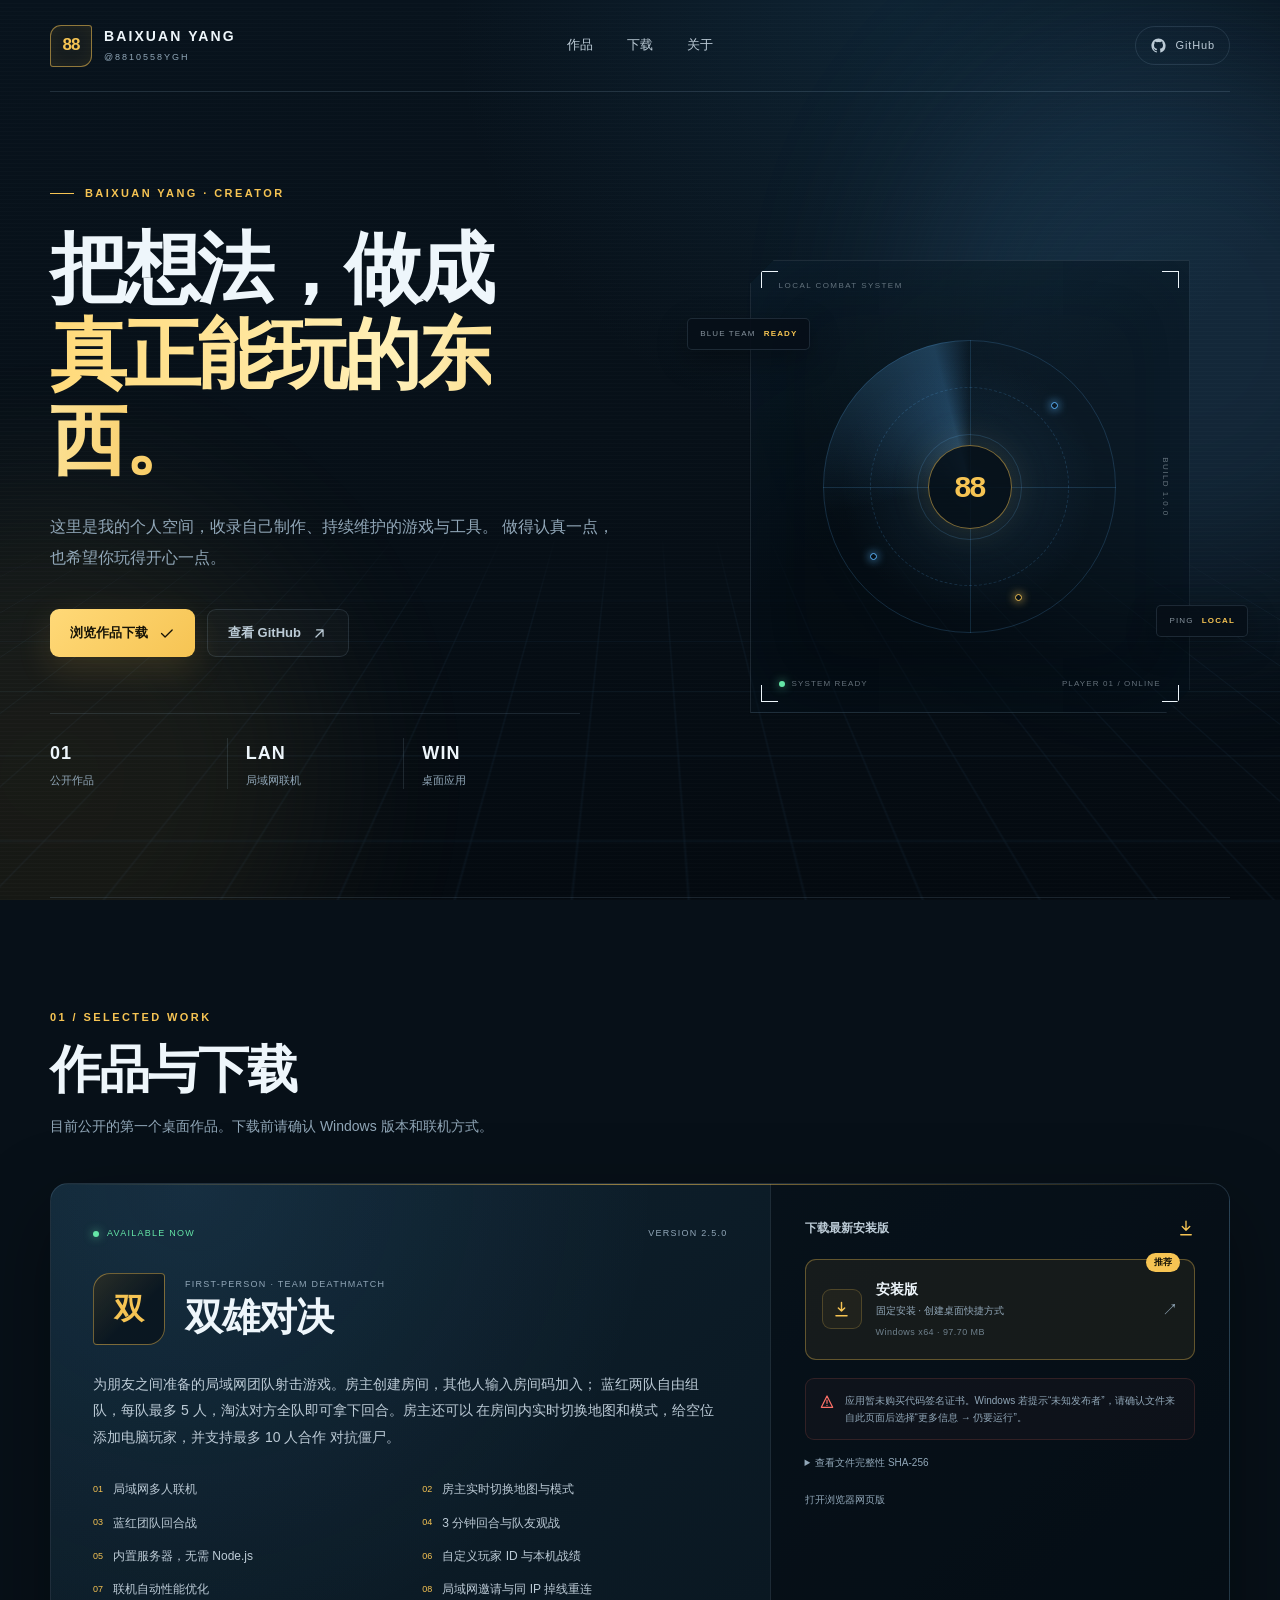
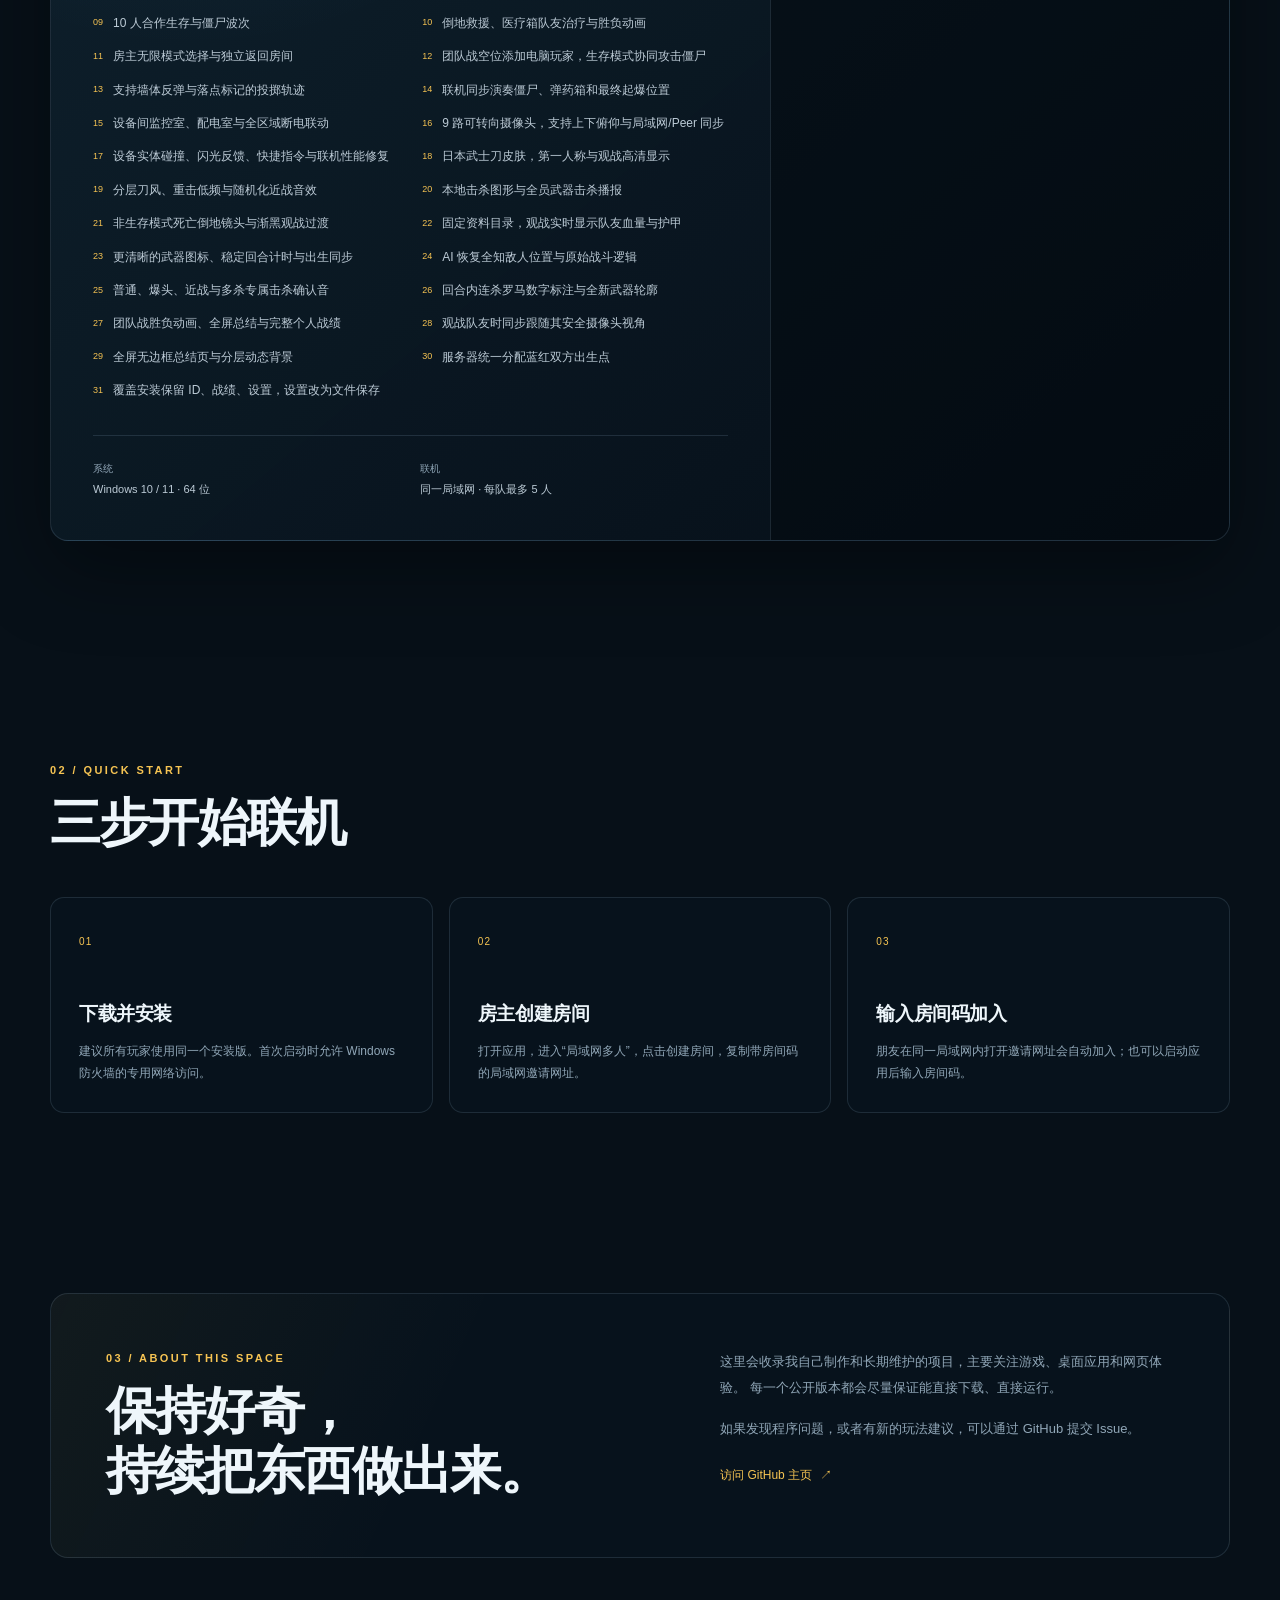
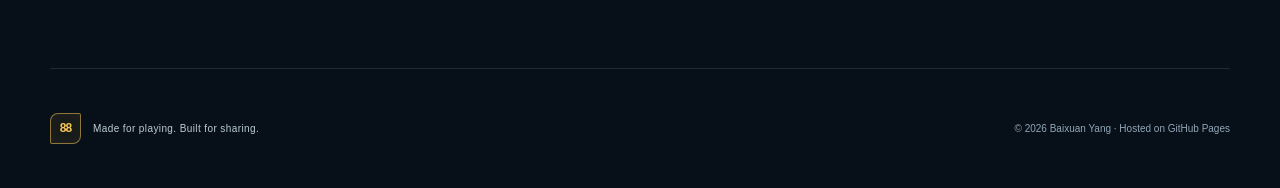
==== index.html @ 87ceb014 "Publish Heroes Duel 2.5.0 installer" ====
<!doctype html>
<html lang="zh-CN">
<head>
  <meta charset="utf-8">
  <meta name="viewport" content="width=device-width, initial-scale=1">
  <meta name="theme-color" content="#071018">
  <meta name="color-scheme" content="dark">
  <meta name="description" content="Baixuan Yang（8810558ygh）的个人主页，收录游戏作品与实用工具，并提供 Windows 桌面版下载。">
  <meta property="og:title" content="Baixuan Yang · 个人空间">
  <meta property="og:description" content="游戏作品与实用工具下载。">
  <meta property="og:type" content="website">
  <meta property="og:url" content="https://8810558ygh.github.io/">
  <title>Baixuan Yang · 个人空间</title>
  <link rel="icon" href="favicon.svg" type="image/svg+xml">
  <link rel="stylesheet" href="style.css">
</head>
<body>
  <a class="skip-link" href="#main">跳到主要内容</a>

  <div class="page-atmosphere" aria-hidden="true">
    <div class="grid-plane"></div>
    <div class="glow glow-a"></div>
    <div class="glow glow-b"></div>
    <div class="scan-line"></div>
  </div>

  <header class="site-header">
    <a class="brand" href="#top" aria-label="Baixuan Yang 个人空间首页">
      <span class="brand-mark">88</span>
      <span class="brand-copy">
        <strong>BAIXUAN YANG</strong>
        <small>@8810558YGH</small>
      </span>
    </a>

    <nav class="site-nav" aria-label="主导航">
      <a href="#projects">作品</a>
      <a href="#downloads">下载</a>
      <a href="#about">关于</a>
    </nav>

    <a class="github-link" href="https://github.com/8810558ygh" target="_blank" rel="noreferrer">
      <svg viewBox="0 0 24 24" aria-hidden="true">
        <path d="M12 2C6.48 2 2 6.58 2 12.23c0 4.52 2.87 8.35 6.84 9.71.5.1.68-.22.68-.49 0-.24-.01-1.04-.01-1.88-2.78.62-3.37-1.21-3.37-1.21-.45-1.18-1.11-1.49-1.11-1.49-.91-.63.07-.62.07-.62 1 .07 1.53 1.05 1.53 1.05.9 1.57 2.35 1.12 2.92.85.09-.66.35-1.12.64-1.38-2.22-.26-4.56-1.14-4.56-5.06 0-1.12.39-2.03 1.03-2.75-.1-.26-.45-1.3.1-2.71 0 0 .84-.27 2.75 1.05A9.3 9.3 0 0 1 12 6.94a9.3 9.3 0 0 1 2.5.35c1.91-1.32 2.75-1.05 2.75-1.05.55 1.41.2 2.45.1 2.71.64.72 1.03 1.63 1.03 2.75 0 3.93-2.34 4.8-4.57 5.05.36.32.68.94.68 1.9 0 1.38-.01 2.49-.01 2.83 0 .27.18.59.69.49A10.25 10.25 0 0 0 22 12.23C22 6.58 17.52 2 12 2Z"/>
      </svg>
      <span>GitHub</span>
    </a>
  </header>

  <main id="main">
    <section class="hero" id="top">
      <div class="hero-copy reveal">
        <p class="eyebrow"><span></span> BAIXUAN YANG · CREATOR</p>
        <h1>把想法，做成<br><em>真正能玩的东西。</em></h1>
        <p class="hero-lead">
          这里是我的个人空间，收录自己制作、持续维护的游戏与工具。
          做得认真一点，也希望你玩得开心一点。
        </p>
        <div class="hero-actions">
          <a class="button button-primary" href="#downloads">
            浏览作品下载
            <svg viewBox="0 0 24 24" aria-hidden="true"><path d="m5 12 5 5L20 7"/></svg>
          </a>
          <a class="button button-quiet" href="https://github.com/8810558ygh" target="_blank" rel="noreferrer">
            查看 GitHub
            <svg viewBox="0 0 24 24" aria-hidden="true"><path d="M7 17 17 7M8 7h9v9"/></svg>
          </a>
        </div>
        <div class="hero-meta" aria-label="个人空间概览">
          <div><strong>01</strong><span>公开作品</span></div>
          <div><strong>LAN</strong><span>局域网联机</span></div>
          <div><strong>WIN</strong><span>桌面应用</span></div>
        </div>
      </div>

      <div class="hero-visual reveal" aria-hidden="true">
        <div class="hud-frame">
          <span class="corner corner-tl"></span>
          <span class="corner corner-tr"></span>
          <span class="corner corner-bl"></span>
          <span class="corner corner-br"></span>
          <div class="hud-label hud-label-top">LOCAL COMBAT SYSTEM</div>
          <div class="hud-label hud-label-side">BUILD 1.0.0</div>
          <div class="radar">
            <div class="radar-ring ring-outer"></div>
            <div class="radar-ring ring-mid"></div>
            <div class="radar-ring ring-inner"></div>
            <div class="radar-sweep"></div>
            <div class="radar-axis axis-x"></div>
            <div class="radar-axis axis-y"></div>
            <div class="radar-core">88</div>
            <span class="target-dot dot-a"></span>
            <span class="target-dot dot-b"></span>
            <span class="target-dot dot-c"></span>
          </div>
          <div class="hud-status">
            <span><i></i> SYSTEM READY</span>
            <span>PLAYER 01 / ONLINE</span>
          </div>
        </div>
        <div class="floating-tag tag-one">BLUE TEAM <b>READY</b></div>
        <div class="floating-tag tag-two">PING <b>LOCAL</b></div>
      </div>
    </section>

    <section class="section projects" id="projects">
      <div class="section-heading reveal">
        <p class="section-index">01 / SELECTED WORK</p>
        <h2>作品与下载</h2>
        <p>目前公开的第一个桌面作品。下载前请确认 Windows 版本和联机方式。</p>
      </div>

      <article class="project-card reveal" id="downloads">
        <div class="project-main">
          <div class="project-topline">
            <span class="live-label"><i></i> AVAILABLE NOW</span>
            <span class="version">VERSION 2.5.0</span>
          </div>

          <div class="project-title-row">
            <div class="game-emblem" aria-hidden="true">
              <span>双</span>
            </div>
            <div>
              <p class="project-kicker">FIRST-PERSON · TEAM DEATHMATCH</p>
              <h3>双雄对决</h3>
            </div>
          </div>

          <p class="project-description">
            为朋友之间准备的局域网团队射击游戏。房主创建房间，其他人输入房间码加入；
            蓝红两队自由组队，每队最多 5 人，淘汰对方全队即可拿下回合。房主还可以
            在房间内实时切换地图和模式，给空位添加电脑玩家，并支持最多 10 人合作
            对抗僵尸。
          </p>

          <ul class="feature-list" aria-label="游戏特点">
            <li><span>01</span> 局域网多人联机</li>
            <li><span>02</span> 房主实时切换地图与模式</li>
            <li><span>03</span> 蓝红团队回合战</li>
            <li><span>04</span> 3 分钟回合与队友观战</li>
            <li><span>05</span> 内置服务器，无需 Node.js</li>
            <li><span>06</span> 自定义玩家 ID 与本机战绩</li>
            <li><span>07</span> 联机自动性能优化</li>
            <li><span>08</span> 局域网邀请与同 IP 掉线重连</li>
            <li><span>09</span> 10 人合作生存与僵尸波次</li>
            <li><span>10</span> 倒地救援、医疗箱队友治疗与胜负动画</li>
            <li><span>11</span> 房主无限模式选择与独立返回房间</li>
            <li><span>12</span> 团队战空位添加电脑玩家，生存模式协同攻击僵尸</li>
            <li><span>13</span> 支持墙体反弹与落点标记的投掷轨迹</li>
            <li><span>14</span> 联机同步演奏僵尸、弹药箱和最终起爆位置</li>
            <li><span>15</span> 设备间监控室、配电室与全区域断电联动</li>
            <li><span>16</span> 9 路可转向摄像头，支持上下俯仰与局域网/Peer 同步</li>
            <li><span>17</span> 设备实体碰撞、闪光反馈、快捷指令与联机性能修复</li>
            <li><span>18</span> 日本武士刀皮肤，第一人称与观战高清显示</li>
            <li><span>19</span> 分层刀风、重击低频与随机化近战音效</li>
            <li><span>20</span> 本地击杀图形与全员武器击杀播报</li>
            <li><span>21</span> 非生存模式死亡倒地镜头与渐黑观战过渡</li>
            <li><span>22</span> 固定资料目录，观战实时显示队友血量与护甲</li>
            <li><span>23</span> 更清晰的武器图标、稳定回合计时与出生同步</li>
            <li><span>24</span> AI 恢复全知敌人位置与原始战斗逻辑</li>
            <li><span>25</span> 普通、爆头、近战与多杀专属击杀确认音</li>
            <li><span>26</span> 回合内连杀罗马数字标注与全新武器轮廓</li>
            <li><span>27</span> 团队战胜负动画、全屏总结与完整个人战绩</li>
            <li><span>28</span> 观战队友时同步跟随其安全摄像头视角</li>
            <li><span>29</span> 全屏无边框总结页与分层动态背景</li>
            <li><span>30</span> 服务器统一分配蓝红双方出生点</li>
            <li><span>31</span> 覆盖安装保留 ID、战绩、设置，设置改为文件保存</li>
          </ul>

          <div class="requirements">
            <div>
              <small>系统</small>
              <strong>Windows 10 / 11 · 64 位</strong>
            </div>
            <div>
              <small>联机</small>
              <strong>同一局域网 · 每队最多 5 人</strong>
            </div>
          </div>
        </div>

        <div class="download-panel">
          <div class="download-panel-head">
            <span>下载最新安装版</span>
            <svg viewBox="0 0 24 24" aria-hidden="true"><path d="M12 3v12m0 0 5-5m-5 5-5-5M5 21h14"/></svg>
          </div>

          <a class="download-option download-option-primary download-link"
             href="downloads/heroes-duel-2.5.0-setup.exe"
             download
             data-download="安装版">
            <span class="download-badge">推荐</span>
            <span class="download-icon">
              <svg viewBox="0 0 24 24" aria-hidden="true"><path d="M12 3v11m0 0 4-4m-4 4-4-4M5 20h14"/></svg>
            </span>
            <span class="download-copy">
              <strong>安装版</strong>
              <small>固定安装 · 创建桌面快捷方式</small>
              <em>Windows x64 · 97.70 MB</em>
            </span>
            <span class="download-arrow">↗</span>
          </a>

          <div class="download-note">
            <svg viewBox="0 0 24 24" aria-hidden="true"><path d="M12 3 3.5 20h17L12 3Zm0 6v5m0 3v.1"/></svg>
            <p>应用暂未购买代码签名证书。Windows 若提示“未知发布者”，请确认文件来自此页面后选择“更多信息 → 仍要运行”。</p>
          </div>

          <details class="checksum-box">
            <summary>查看文件完整性 SHA-256</summary>
            <div>
              <span>安装版</span>
              <code>2AE1B9DC1C5E196BFE8DB9E2D6A9170347CCF43CACDC4B36ECE2C8CDE27C8A7B</code>
            </div>
          </details>

          <a class="release-link" href="https://8810558ygh.github.io/fps/">
            打开浏览器网页版
          </a>
        </div>
      </article>
    </section>

    <section class="section start-guide">
      <div class="section-heading reveal">
        <p class="section-index">02 / QUICK START</p>
        <h2>三步开始联机</h2>
      </div>
      <div class="steps">
        <article class="step-card reveal">
          <span>01</span>
          <h3>下载并安装</h3>
          <p>建议所有玩家使用同一个安装版。首次启动时允许 Windows 防火墙的专用网络访问。</p>
        </article>
        <article class="step-card reveal">
          <span>02</span>
          <h3>房主创建房间</h3>
          <p>打开应用，进入“局域网多人”，点击创建房间，复制带房间码的局域网邀请网址。</p>
        </article>
        <article class="step-card reveal">
          <span>03</span>
          <h3>输入房间码加入</h3>
          <p>朋友在同一局域网内打开邀请网址会自动加入；也可以启动应用后输入房间码。</p>
        </article>
      </div>
    </section>

    <section class="section about" id="about">
      <div class="about-panel reveal">
        <div>
          <p class="section-index">03 / ABOUT THIS SPACE</p>
          <h2>保持好奇，<br>持续把东西做出来。</h2>
        </div>
        <div class="about-copy">
          <p>
            这里会收录我自己制作和长期维护的项目，主要关注游戏、桌面应用和网页体验。
            每一个公开版本都会尽量保证能直接下载、直接运行。
          </p>
          <p>
            如果发现程序问题，或者有新的玩法建议，可以通过 GitHub 提交 Issue。
          </p>
          <a class="text-link" href="https://github.com/8810558ygh" target="_blank" rel="noreferrer">
            访问 GitHub 主页 <span>↗</span>
          </a>
        </div>
      </div>
    </section>
  </main>

  <footer class="site-footer">
    <div>
      <span class="brand-mark brand-mark-small">88</span>
      <p>Made for playing. Built for sharing.</p>
    </div>
    <p>© <span id="currentYear">2026</span> Baixuan Yang · Hosted on GitHub Pages</p>
  </footer>

  <div class="download-toast" id="downloadToast" role="status" aria-live="polite">
    正在打开下载…
  </div>

  <script src="script.js"></script>
</body>
</html>
---- style.css ----
:root {
  --bg: #071018;
  --bg-deep: #040a10;
  --panel: rgba(11, 24, 35, 0.82);
  --line: rgba(170, 205, 229, 0.14);
  --line-bright: rgba(170, 205, 229, 0.3);
  --text: #eef6fb;
  --muted: #91a7b8;
  --muted-bright: #bccbd6;
  --accent: #f6c453;
  --accent-strong: #ffd978;
  --accent-dark: #171407;
  --blue: #5eb7ff;
  --red: #ff7168;
  --green: #65e6a7;
  --font-display: "Bahnschrift", "DIN Alternate", "Microsoft YaHei", sans-serif;
  --font-body: "Microsoft YaHei", "PingFang SC", "Noto Sans SC", sans-serif;
  --radius: 18px;
  --shadow: 0 28px 80px rgba(0, 0, 0, 0.38);
}

* {
  box-sizing: border-box;
}

html {
  scroll-behavior: smooth;
}

body {
  margin: 0;
  min-width: 320px;
  color: var(--text);
  background: var(--bg);
  font-family: var(--font-body);
  font-size: 16px;
  line-height: 1.7;
  overflow-x: hidden;
}

a {
  color: inherit;
  text-decoration: none;
}

button,
a {
  -webkit-tap-highlight-color: transparent;
}

svg {
  display: block;
  fill: none;
  stroke: currentColor;
  stroke-width: 1.8;
  stroke-linecap: round;
  stroke-linejoin: round;
}

.skip-link {
  position: fixed;
  top: 12px;
  left: 12px;
  z-index: 100;
  padding: 10px 16px;
  color: var(--bg);
  background: var(--accent);
  border-radius: 8px;
  transform: translateY(-160%);
  transition: transform 180ms ease;
}

.skip-link:focus {
  transform: translateY(0);
}

.page-atmosphere {
  position: fixed;
  inset: 0;
  z-index: -1;
  overflow: hidden;
  pointer-events: none;
  background:
    radial-gradient(circle at 70% 0%, rgba(38, 94, 129, 0.22), transparent 35%),
    linear-gradient(180deg, #08131d 0%, var(--bg) 48%, var(--bg-deep) 100%);
}

.grid-plane {
  position: absolute;
  left: -20%;
  right: -20%;
  bottom: -28%;
  height: 68%;
  opacity: 0.27;
  transform: perspective(580px) rotateX(62deg);
  transform-origin: center top;
  background-image:
    linear-gradient(rgba(94, 183, 255, 0.16) 1px, transparent 1px),
    linear-gradient(90deg, rgba(94, 183, 255, 0.16) 1px, transparent 1px);
  background-size: 54px 54px;
  mask-image: linear-gradient(to bottom, transparent, #000 22%, #000 70%, transparent);
}

.glow {
  position: absolute;
  width: 35rem;
  aspect-ratio: 1;
  border-radius: 50%;
  filter: blur(90px);
  opacity: 0.14;
}

.glow-a {
  top: 5%;
  right: -14%;
  background: var(--blue);
}

.glow-b {
  top: 55%;
  left: -18%;
  background: var(--accent);
  opacity: 0.08;
}

.scan-line {
  position: absolute;
  inset: 0;
  opacity: 0.035;
  background: repeating-linear-gradient(
    to bottom,
    transparent 0,
    transparent 3px,
    #ffffff 4px
  );
}

.site-header {
  width: min(1180px, calc(100% - 48px));
  height: 92px;
  margin: 0 auto;
  display: grid;
  grid-template-columns: 1fr auto 1fr;
  align-items: center;
  gap: 24px;
  border-bottom: 1px solid var(--line);
}

.brand {
  justify-self: start;
  display: inline-flex;
  align-items: center;
  gap: 12px;
}

.brand-mark {
  width: 42px;
  height: 42px;
  display: grid;
  place-items: center;
  color: var(--accent);
  border: 1px solid rgba(246, 196, 83, 0.55);
  border-radius: 11px 3px 11px 3px;
  font-family: var(--font-display);
  font-size: 17px;
  font-weight: 800;
  letter-spacing: -1px;
  background: rgba(246, 196, 83, 0.055);
  box-shadow: inset 0 0 18px rgba(246, 196, 83, 0.05);
}

.brand-copy {
  display: flex;
  flex-direction: column;
}

.brand-copy strong {
  font-family: var(--font-display);
  font-size: 14px;
  letter-spacing: 0.15em;
}

.brand-copy small {
  margin-top: 1px;
  color: var(--muted);
  font-family: var(--font-display);
  font-size: 9px;
  letter-spacing: 0.22em;
}

.site-nav {
  display: flex;
  align-items: center;
  gap: 34px;
}

.site-nav a {
  position: relative;
  color: var(--muted-bright);
  font-size: 13px;
  transition: color 180ms ease;
}

.site-nav a::after {
  content: "";
  position: absolute;
  left: 0;
  right: 100%;
  bottom: -7px;
  height: 1px;
  background: var(--accent);
  transition: right 180ms ease;
}

.site-nav a:hover,
.site-nav a:focus-visible {
  color: var(--text);
}

.site-nav a:hover::after,
.site-nav a:focus-visible::after {
  right: 0;
}

.github-link {
  justify-self: end;
  display: inline-flex;
  align-items: center;
  gap: 8px;
  padding: 9px 14px;
  color: var(--muted-bright);
  border: 1px solid var(--line);
  border-radius: 999px;
  font-family: var(--font-display);
  font-size: 11px;
  letter-spacing: 0.08em;
  transition: color 180ms ease, border-color 180ms ease, background 180ms ease;
}

.github-link svg {
  width: 17px;
  height: 17px;
  fill: currentColor;
  stroke: none;
}

.github-link:hover,
.github-link:focus-visible {
  color: var(--text);
  border-color: var(--line-bright);
  background: rgba(255, 255, 255, 0.035);
}

main {
  width: min(1180px, calc(100% - 48px));
  margin: 0 auto;
}

.hero {
  min-height: 650px;
  padding: 92px 0 108px;
  display: grid;
  grid-template-columns: minmax(0, 1.06fr) minmax(410px, 0.94fr);
  align-items: center;
  gap: 72px;
}

.eyebrow,
.section-index {
  margin: 0 0 22px;
  color: var(--accent);
  font-family: var(--font-display);
  font-size: 11px;
  font-weight: 600;
  letter-spacing: 0.22em;
}

.eyebrow {
  display: flex;
  align-items: center;
  gap: 11px;
}

.eyebrow span {
  width: 24px;
  height: 1px;
  background: currentColor;
}

.hero h1 {
  margin: 0;
  max-width: 690px;
  font-family: var(--font-display);
  font-size: clamp(46px, 6vw, 78px);
  font-weight: 700;
  line-height: 1.12;
  letter-spacing: -0.045em;
}

.hero h1 em {
  color: transparent;
  font-style: normal;
  background: linear-gradient(100deg, var(--accent-strong), #fff0b8 60%, var(--accent));
  background-clip: text;
  -webkit-background-clip: text;
}

.hero-lead {
  max-width: 580px;
  margin: 28px 0 0;
  color: var(--muted);
  font-size: 16px;
  line-height: 1.95;
}

.hero-actions {
  margin-top: 36px;
  display: flex;
  flex-wrap: wrap;
  gap: 12px;
}

.button {
  min-height: 48px;
  display: inline-flex;
  align-items: center;
  justify-content: center;
  gap: 10px;
  padding: 0 20px;
  border-radius: 9px;
  font-size: 13px;
  font-weight: 700;
  transition: transform 180ms ease, background 180ms ease, border-color 180ms ease;
}

.button svg {
  width: 17px;
  height: 17px;
}

.button:hover,
.button:focus-visible {
  transform: translateY(-2px);
}

.button-primary {
  color: var(--accent-dark);
  background: linear-gradient(135deg, var(--accent-strong), var(--accent));
  box-shadow: 0 12px 35px rgba(246, 196, 83, 0.14);
}

.button-quiet {
  color: var(--muted-bright);
  border: 1px solid var(--line);
  background: rgba(255, 255, 255, 0.025);
}

.button-quiet:hover,
.button-quiet:focus-visible {
  color: var(--text);
  border-color: var(--line-bright);
  background: rgba(255, 255, 255, 0.05);
}

.hero-meta {
  max-width: 530px;
  margin-top: 56px;
  padding-top: 24px;
  display: grid;
  grid-template-columns: repeat(3, 1fr);
  border-top: 1px solid var(--line);
}

.hero-meta div {
  min-height: 45px;
  display: flex;
  flex-direction: column;
  gap: 2px;
  padding-left: 18px;
  border-left: 1px solid var(--line);
}

.hero-meta div:first-child {
  padding-left: 0;
  border-left: 0;
}

.hero-meta strong {
  font-family: var(--font-display);
  font-size: 18px;
  letter-spacing: 0.06em;
}

.hero-meta span {
  color: var(--muted);
  font-size: 11px;
}

.hero-visual {
  position: relative;
  min-height: 455px;
  display: grid;
  place-items: center;
}

.hud-frame {
  position: relative;
  width: min(100%, 440px);
  aspect-ratio: 0.97;
  display: grid;
  place-items: center;
  border: 1px solid var(--line);
  background:
    linear-gradient(145deg, rgba(31, 65, 87, 0.18), transparent 45%),
    rgba(4, 12, 18, 0.48);
  box-shadow: var(--shadow), inset 0 0 90px rgba(94, 183, 255, 0.035);
  clip-path: polygon(0 24px, 24px 0, 100% 0, 100% calc(100% - 24px), calc(100% - 24px) 100%, 0 100%);
}

.corner {
  position: absolute;
  width: 17px;
  height: 17px;
  border-color: rgba(246, 196, 83, 0.65);
}

.corner-tl {
  top: 10px;
  left: 10px;
  border-top: 1px solid;
  border-left: 1px solid;
}

.corner-tr {
  top: 10px;
  right: 10px;
  border-top: 1px solid;
  border-right: 1px solid;
}

.corner-bl {
  bottom: 10px;
  left: 10px;
  border-bottom: 1px solid;
  border-left: 1px solid;
}

.corner-br {
  right: 10px;
  bottom: 10px;
  border-right: 1px solid;
  border-bottom: 1px solid;
}

.hud-label {
  position: absolute;
  color: rgba(188, 203, 214, 0.5);
  font-family: var(--font-display);
  font-size: 8px;
  letter-spacing: 0.18em;
}

.hud-label-top {
  top: 18px;
  left: 28px;
}

.hud-label-side {
  top: 50%;
  right: 17px;
  writing-mode: vertical-rl;
  transform: translateY(-50%);
}

.radar {
  position: relative;
  width: 67%;
  aspect-ratio: 1;
  display: grid;
  place-items: center;
  border-radius: 50%;
  background: radial-gradient(circle, rgba(94, 183, 255, 0.11), transparent 62%);
}

.radar-ring {
  position: absolute;
  border: 1px solid rgba(94, 183, 255, 0.18);
  border-radius: 50%;
}

.ring-outer {
  inset: 0;
}

.ring-mid {
  inset: 16%;
  border-style: dashed;
}

.ring-inner {
  inset: 32%;
}

.radar-axis {
  position: absolute;
  background: rgba(94, 183, 255, 0.16);
}

.axis-x {
  left: 0;
  right: 0;
  top: 50%;
  height: 1px;
}

.axis-y {
  top: 0;
  bottom: 0;
  left: 50%;
  width: 1px;
}

.radar-sweep {
  position: absolute;
  inset: 0;
  border-radius: 50%;
  background: conic-gradient(from 0deg, transparent 0 72%, rgba(94, 183, 255, 0.24) 96%, transparent 100%);
  animation: sweep 7s linear infinite;
}

.radar-core {
  position: relative;
  z-index: 2;
  width: 84px;
  height: 84px;
  display: grid;
  place-items: center;
  border: 1px solid rgba(246, 196, 83, 0.5);
  border-radius: 50%;
  color: var(--accent);
  background: rgba(7, 16, 24, 0.84);
  font-family: var(--font-display);
  font-size: 30px;
  font-weight: 800;
  letter-spacing: -0.05em;
  box-shadow: 0 0 44px rgba(246, 196, 83, 0.13);
}

.target-dot {
  position: absolute;
  z-index: 2;
  width: 7px;
  height: 7px;
  border: 1px solid var(--blue);
  border-radius: 50%;
  box-shadow: 0 0 10px var(--blue);
}

.dot-a {
  top: 21%;
  right: 20%;
}

.dot-b {
  bottom: 25%;
  left: 16%;
}

.dot-c {
  right: 32%;
  bottom: 11%;
  border-color: var(--accent);
  box-shadow: 0 0 10px var(--accent);
}

.hud-status {
  position: absolute;
  right: 28px;
  bottom: 22px;
  left: 28px;
  display: flex;
  justify-content: space-between;
  color: rgba(188, 203, 214, 0.52);
  font-family: var(--font-display);
  font-size: 8px;
  letter-spacing: 0.14em;
}

.hud-status span:first-child {
  display: inline-flex;
  align-items: center;
  gap: 7px;
}

.hud-status i,
.live-label i {
  width: 6px;
  height: 6px;
  border-radius: 50%;
  background: var(--green);
  box-shadow: 0 0 10px rgba(101, 230, 167, 0.75);
}

.floating-tag {
  position: absolute;
  z-index: 3;
  padding: 8px 12px;
  color: rgba(188, 203, 214, 0.7);
  border: 1px solid var(--line);
  border-radius: 5px;
  background: rgba(7, 16, 24, 0.92);
  box-shadow: 0 10px 30px rgba(0, 0, 0, 0.3);
  font-family: var(--font-display);
  font-size: 8px;
  letter-spacing: 0.14em;
}

.floating-tag b {
  margin-left: 5px;
  color: var(--accent);
  font-weight: 600;
}

.tag-one {
  top: 13%;
  left: -22px;
}

.tag-two {
  right: -18px;
  bottom: 17%;
}

.section {
  padding: 110px 0;
}

.projects {
  border-top: 1px solid var(--line);
}

.section-heading {
  max-width: 720px;
  margin-bottom: 44px;
}

.section-index {
  margin-bottom: 13px;
}

.section-heading h2,
.about h2 {
  margin: 0;
  font-family: var(--font-display);
  font-size: clamp(34px, 4vw, 52px);
  line-height: 1.18;
  letter-spacing: -0.035em;
}

.section-heading > p:last-child {
  margin: 15px 0 0;
  color: var(--muted);
  font-size: 14px;
}

.project-card {
  position: relative;
  display: grid;
  grid-template-columns: minmax(0, 1.22fr) minmax(360px, 0.78fr);
  overflow: hidden;
  border: 1px solid var(--line);
  border-radius: var(--radius);
  background:
    radial-gradient(circle at 12% 0%, rgba(94, 183, 255, 0.095), transparent 33%),
    linear-gradient(140deg, rgba(16, 35, 49, 0.92), rgba(6, 15, 23, 0.96));
  box-shadow: var(--shadow);
}

.project-card::before {
  content: "";
  position: absolute;
  left: 0;
  right: 0;
  top: 0;
  height: 1px;
  background: linear-gradient(90deg, transparent, rgba(246, 196, 83, 0.58), transparent);
}

.project-main {
  padding: 42px;
}

.project-topline {
  display: flex;
  align-items: center;
  justify-content: space-between;
  color: var(--muted);
  font-family: var(--font-display);
  font-size: 9px;
  letter-spacing: 0.14em;
}

.live-label {
  display: inline-flex;
  align-items: center;
  gap: 8px;
  color: var(--green);
}

.project-title-row {
  margin-top: 31px;
  display: flex;
  align-items: center;
  gap: 20px;
}

.game-emblem {
  flex: 0 0 auto;
  width: 72px;
  height: 72px;
  display: grid;
  place-items: center;
  border: 1px solid rgba(246, 196, 83, 0.43);
  border-radius: 17px 4px 17px 4px;
  color: var(--accent);
  background:
    linear-gradient(135deg, rgba(246, 196, 83, 0.13), transparent 58%),
    #0a1721;
  font-family: var(--font-display);
  font-size: 30px;
  font-weight: 700;
}

.project-kicker {
  margin: 0 0 3px;
  color: var(--muted);
  font-family: var(--font-display);
  font-size: 9px;
  letter-spacing: 0.14em;
}

.project-title-row h3 {
  margin: 0;
  font-family: var(--font-display);
  font-size: 38px;
  line-height: 1.2;
  letter-spacing: -0.03em;
}

.project-description {
  max-width: 630px;
  margin: 26px 0 0;
  color: var(--muted-bright);
  font-size: 14px;
  line-height: 1.9;
}

.feature-list {
  margin: 29px 0 0;
  padding: 0;
  display: grid;
  grid-template-columns: repeat(2, minmax(0, 1fr));
  gap: 13px 24px;
  list-style: none;
}

.feature-list li {
  display: flex;
  align-items: center;
  gap: 10px;
  color: var(--muted-bright);
  font-size: 12px;
}

.feature-list span {
  color: var(--accent);
  font-family: var(--font-display);
  font-size: 9px;
}

.requirements {
  margin-top: 34px;
  padding-top: 24px;
  display: grid;
  grid-template-columns: repeat(2, minmax(0, 1fr));
  gap: 20px;
  border-top: 1px solid var(--line);
}

.requirements div {
  display: flex;
  flex-direction: column;
  gap: 3px;
}

.requirements small {
  color: var(--muted);
  font-size: 10px;
}

.requirements strong {
  color: var(--muted-bright);
  font-size: 11px;
  font-weight: 500;
}

.download-panel {
  padding: 34px;
  border-left: 1px solid var(--line);
  background: rgba(2, 9, 14, 0.5);
}

.download-panel-head {
  margin-bottom: 20px;
  display: flex;
  align-items: center;
  justify-content: space-between;
  color: var(--muted-bright);
  font-size: 12px;
  font-weight: 600;
}

.download-panel-head svg {
  width: 18px;
  height: 18px;
  color: var(--accent);
}

.download-option {
  position: relative;
  display: grid;
  grid-template-columns: auto 1fr auto;
  align-items: center;
  gap: 14px;
  margin-top: 11px;
  padding: 18px 16px;
  border: 1px solid var(--line);
  border-radius: 11px;
  background: rgba(255, 255, 255, 0.025);
  transition: transform 180ms ease, border-color 180ms ease, background 180ms ease;
}

.download-option:hover,
.download-option:focus-visible {
  transform: translateY(-2px);
  border-color: rgba(246, 196, 83, 0.45);
  background: rgba(246, 196, 83, 0.055);
}

.download-option-primary {
  border-color: rgba(246, 196, 83, 0.34);
  background: rgba(246, 196, 83, 0.065);
}

.download-badge {
  position: absolute;
  top: -7px;
  right: 14px;
  padding: 2px 8px;
  color: var(--accent-dark);
  background: var(--accent);
  border-radius: 999px;
  font-size: 9px;
  font-weight: 700;
}

.download-icon {
  width: 40px;
  height: 40px;
  display: grid;
  place-items: center;
  color: var(--accent);
  border: 1px solid rgba(246, 196, 83, 0.22);
  border-radius: 9px;
  background: rgba(246, 196, 83, 0.045);
}

.download-icon svg {
  width: 19px;
  height: 19px;
}

.download-copy {
  min-width: 0;
  display: flex;
  flex-direction: column;
}

.download-copy strong {
  font-size: 14px;
}

.download-copy small {
  margin-top: 2px;
  color: var(--muted);
  font-size: 10px;
  line-height: 1.5;
}

.download-copy em {
  margin-top: 7px;
  color: rgba(145, 167, 184, 0.72);
  font-family: var(--font-display);
  font-size: 9px;
  font-style: normal;
  letter-spacing: 0.05em;
}

.download-arrow {
  color: var(--muted);
  font-family: var(--font-display);
  font-size: 16px;
  transition: color 180ms ease, transform 180ms ease;
}

.download-option:hover .download-arrow,
.download-option:focus-visible .download-arrow {
  color: var(--accent);
  transform: translate(2px, -2px);
}

.download-note {
  margin-top: 18px;
  display: flex;
  align-items: flex-start;
  gap: 10px;
  padding: 13px;
  color: var(--muted);
  border: 1px solid rgba(255, 113, 104, 0.15);
  border-radius: 9px;
  background: rgba(255, 113, 104, 0.035);
}

.download-note svg {
  flex: 0 0 auto;
  width: 16px;
  height: 16px;
  margin-top: 2px;
  color: var(--red);
}

.download-note p {
  margin: 0;
  font-size: 10px;
  line-height: 1.7;
}

.checksum-box {
  margin-top: 14px;
  color: var(--muted);
  font-size: 10px;
}

.checksum-box summary {
  cursor: pointer;
  user-select: none;
}

.checksum-box > div {
  margin-top: 11px;
  display: grid;
  gap: 4px;
}

.checksum-box span {
  color: var(--muted-bright);
}

.checksum-box code {
  display: block;
  padding: 7px 8px;
  overflow-wrap: anywhere;
  color: rgba(188, 203, 214, 0.65);
  border: 1px solid var(--line);
  border-radius: 5px;
  background: rgba(0, 0, 0, 0.18);
  font-family: Consolas, monospace;
  font-size: 8px;
  line-height: 1.65;
}

.release-link {
  display: inline-block;
  margin-top: 20px;
  color: var(--muted);
  font-size: 10px;
  transition: color 180ms ease;
}

.release-link:hover,
.release-link:focus-visible {
  color: var(--accent);
}

.steps {
  display: grid;
  grid-template-columns: repeat(3, 1fr);
  gap: 16px;
}

.step-card {
  min-height: 216px;
  padding: 28px;
  border: 1px solid var(--line);
  border-radius: 14px;
  background: rgba(9, 21, 31, 0.58);
  transition: border-color 180ms ease, background 180ms ease;
}

.step-card:hover {
  border-color: var(--line-bright);
  background: rgba(13, 28, 40, 0.7);
}

.step-card > span {
  color: var(--accent);
  font-family: var(--font-display);
  font-size: 10px;
  letter-spacing: 0.12em;
}

.step-card h3 {
  margin: 44px 0 10px;
  font-family: var(--font-display);
  font-size: 19px;
  letter-spacing: -0.02em;
}

.step-card p {
  margin: 0;
  color: var(--muted);
  font-size: 12px;
  line-height: 1.85;
}

.about {
  padding-top: 70px;
}

.about-panel {
  display: grid;
  grid-template-columns: 1fr 0.85fr;
  gap: 80px;
  padding: 55px;
  border: 1px solid var(--line);
  border-radius: var(--radius);
  background:
    linear-gradient(115deg, rgba(246, 196, 83, 0.045), transparent 35%),
    rgba(9, 21, 31, 0.58);
}

.about-copy p {
  margin: 0 0 16px;
  color: var(--muted);
  font-size: 13px;
  line-height: 1.95;
}

.text-link {
  display: inline-flex;
  align-items: center;
  gap: 8px;
  margin-top: 8px;
  color: var(--accent);
  font-size: 12px;
}

.text-link span {
  transition: transform 180ms ease;
}

.text-link:hover span,
.text-link:focus-visible span {
  transform: translate(2px, -2px);
}

.site-footer {
  width: min(1180px, calc(100% - 48px));
  min-height: 120px;
  margin: 0 auto;
  padding: 28px 0;
  display: flex;
  align-items: center;
  justify-content: space-between;
  gap: 30px;
  color: var(--muted);
  border-top: 1px solid var(--line);
  font-size: 10px;
}

.site-footer > div {
  display: flex;
  align-items: center;
  gap: 12px;
}

.site-footer p {
  margin: 0;
}

.site-footer > div p {
  color: var(--muted-bright);
  font-family: var(--font-display);
  letter-spacing: 0.04em;
}

.brand-mark-small {
  width: 31px;
  height: 31px;
  border-radius: 8px 2px 8px 2px;
  font-size: 12px;
}

.download-toast {
  position: fixed;
  right: 24px;
  bottom: 24px;
  z-index: 20;
  padding: 12px 17px;
  color: var(--accent-dark);
  background: var(--accent);
  border-radius: 8px;
  box-shadow: 0 18px 50px rgba(0, 0, 0, 0.35);
  font-size: 12px;
  font-weight: 700;
  opacity: 0;
  pointer-events: none;
  transform: translateY(12px);
  transition: opacity 180ms ease, transform 180ms ease;
}

.download-toast.is-visible {
  opacity: 1;
  transform: translateY(0);
}

.reveal {
  opacity: 0;
  transform: translateY(18px);
  transition: opacity 650ms ease, transform 650ms cubic-bezier(0.2, 0.7, 0.2, 1);
}

.reveal.is-visible {
  opacity: 1;
  transform: translateY(0);
}

@keyframes sweep {
  to {
    transform: rotate(360deg);
  }
}

@media (max-width: 980px) {
  .site-header {
    grid-template-columns: 1fr auto;
  }

  .site-nav {
    display: none;
  }

  .hero {
    min-height: auto;
    grid-template-columns: 1fr;
    gap: 52px;
    padding-top: 76px;
  }

  .hero-copy {
    max-width: 700px;
  }

  .hero-visual {
    min-height: 430px;
  }

  .hud-frame {
    width: min(86vw, 440px);
  }

  .project-card {
    grid-template-columns: 1fr;
  }

  .download-panel {
    border-top: 1px solid var(--line);
    border-left: 0;
  }

  .about-panel {
    grid-template-columns: 1fr;
    gap: 34px;
  }
}

@media (max-width: 700px) {
  .site-header,
  main,
  .site-footer {
    width: min(100% - 30px, 1180px);
  }

  .site-header {
    height: 78px;
  }

  .github-link span {
    display: none;
  }

  .github-link {
    width: 38px;
    height: 38px;
    justify-content: center;
    padding: 0;
  }

  .hero {
    padding: 60px 0 76px;
  }

  .hero h1 {
    font-size: clamp(39px, 12vw, 58px);
    letter-spacing: -0.055em;
  }

  .hero-lead {
    margin-top: 21px;
    font-size: 14px;
  }

  .hero-actions {
    margin-top: 28px;
  }

  .button {
    flex: 1 1 auto;
  }

  .hero-meta {
    margin-top: 38px;
  }

  .hero-meta div {
    padding-left: 10px;
  }

  .hero-meta strong {
    font-size: 15px;
  }

  .hero-meta span {
    font-size: 9px;
  }

  .hero-visual {
    min-height: 350px;
  }

  .hud-frame {
    width: min(92vw, 370px);
  }

  .radar-core {
    width: 66px;
    height: 66px;
    font-size: 24px;
  }

  .floating-tag {
    display: none;
  }

  .section {
    padding: 78px 0;
  }

  .section-heading {
    margin-bottom: 30px;
  }

  .section-heading h2,
  .about h2 {
    font-size: 35px;
  }

  .project-main,
  .download-panel {
    padding: 25px 20px;
  }

  .project-title-row {
    align-items: flex-start;
  }

  .game-emblem {
    width: 58px;
    height: 58px;
    font-size: 24px;
  }

  .project-title-row h3 {
    font-size: 31px;
  }

  .project-kicker {
    line-height: 1.55;
  }

  .feature-list,
  .requirements {
    grid-template-columns: 1fr;
  }

  .steps {
    grid-template-columns: 1fr;
  }

  .step-card {
    min-height: 0;
  }

  .step-card h3 {
    margin-top: 24px;
  }

  .about-panel {
    padding: 30px 22px;
  }

  .site-footer {
    align-items: flex-start;
    flex-direction: column;
    gap: 12px;
    padding: 25px 0 35px;
  }

  .download-toast {
    right: 15px;
    bottom: 15px;
    left: 15px;
    text-align: center;
  }
}

@media (prefers-reduced-motion: reduce) {
  html {
    scroll-behavior: auto;
  }

  *,
  *::before,
  *::after {
    animation-duration: 0.01ms !important;
    animation-iteration-count: 1 !important;
    transition-duration: 0.01ms !important;
  }

  .reveal {
    opacity: 1;
    transform: none;
  }
}
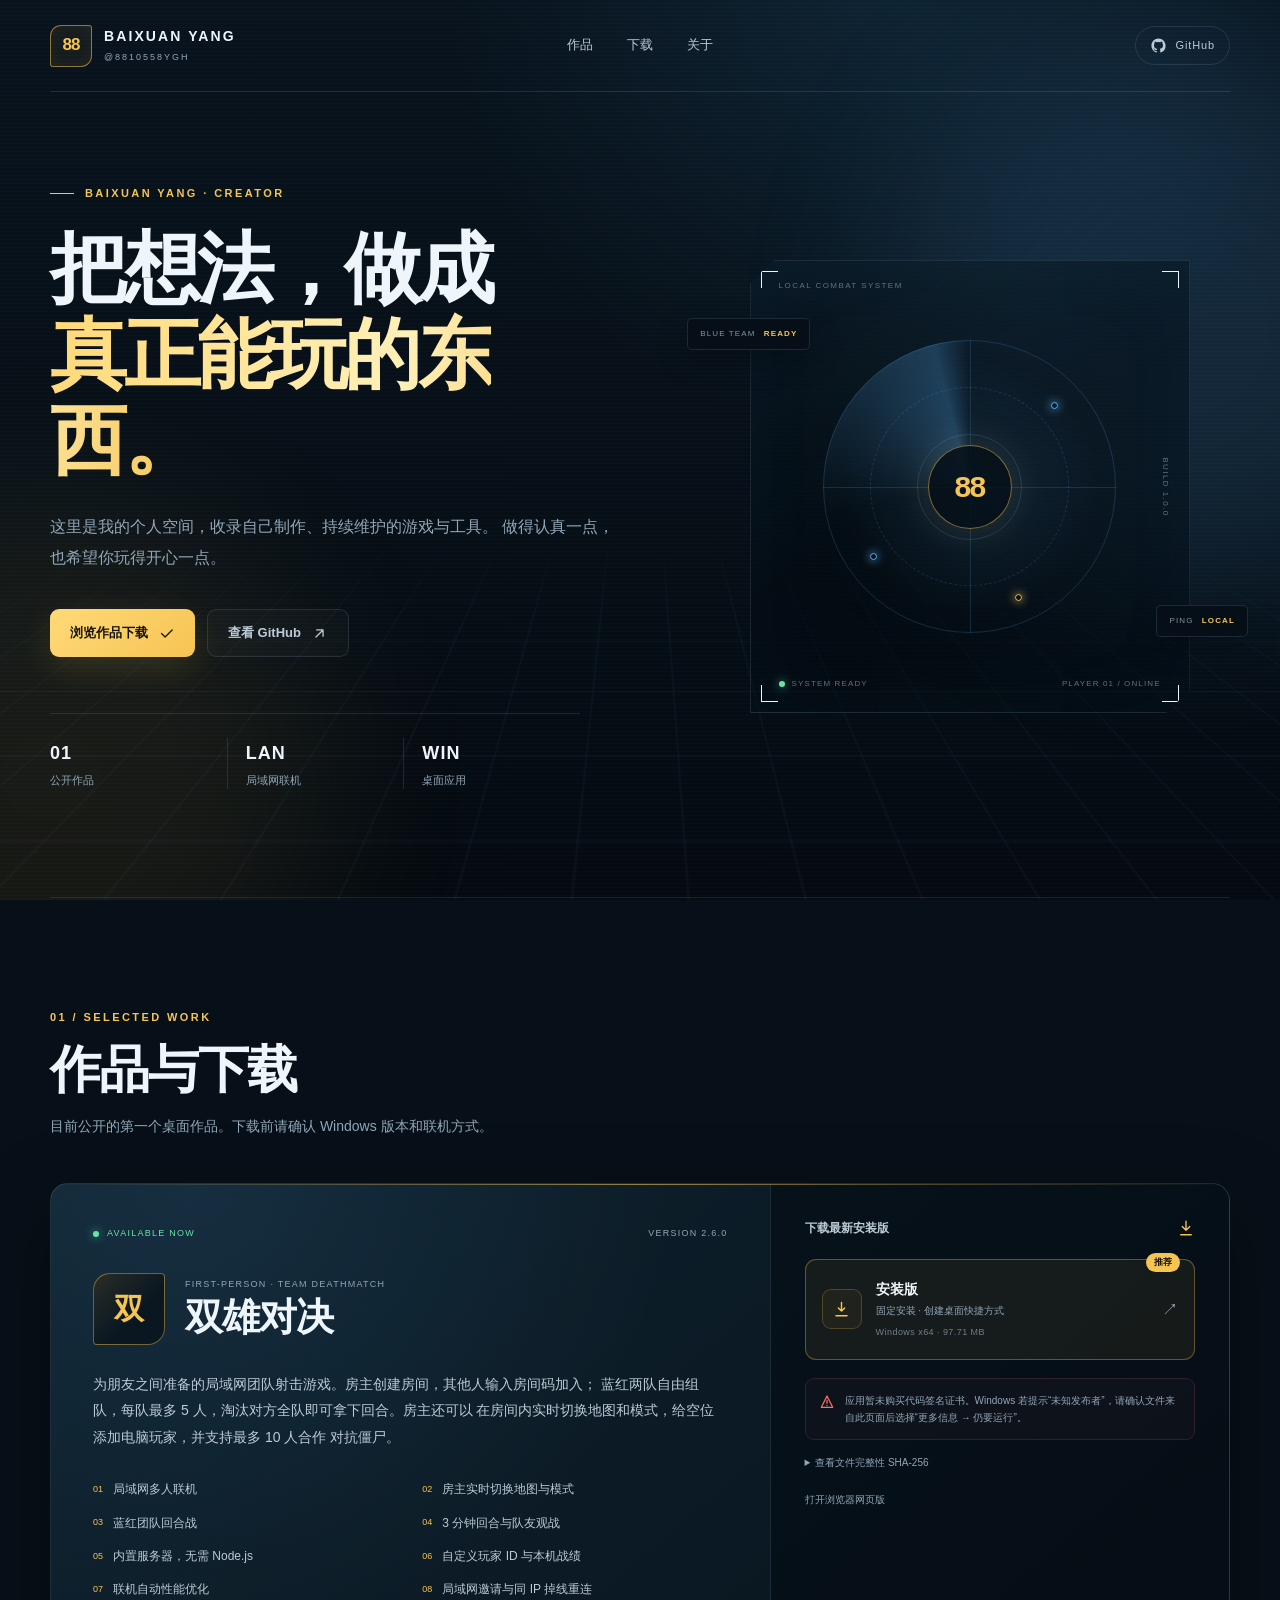
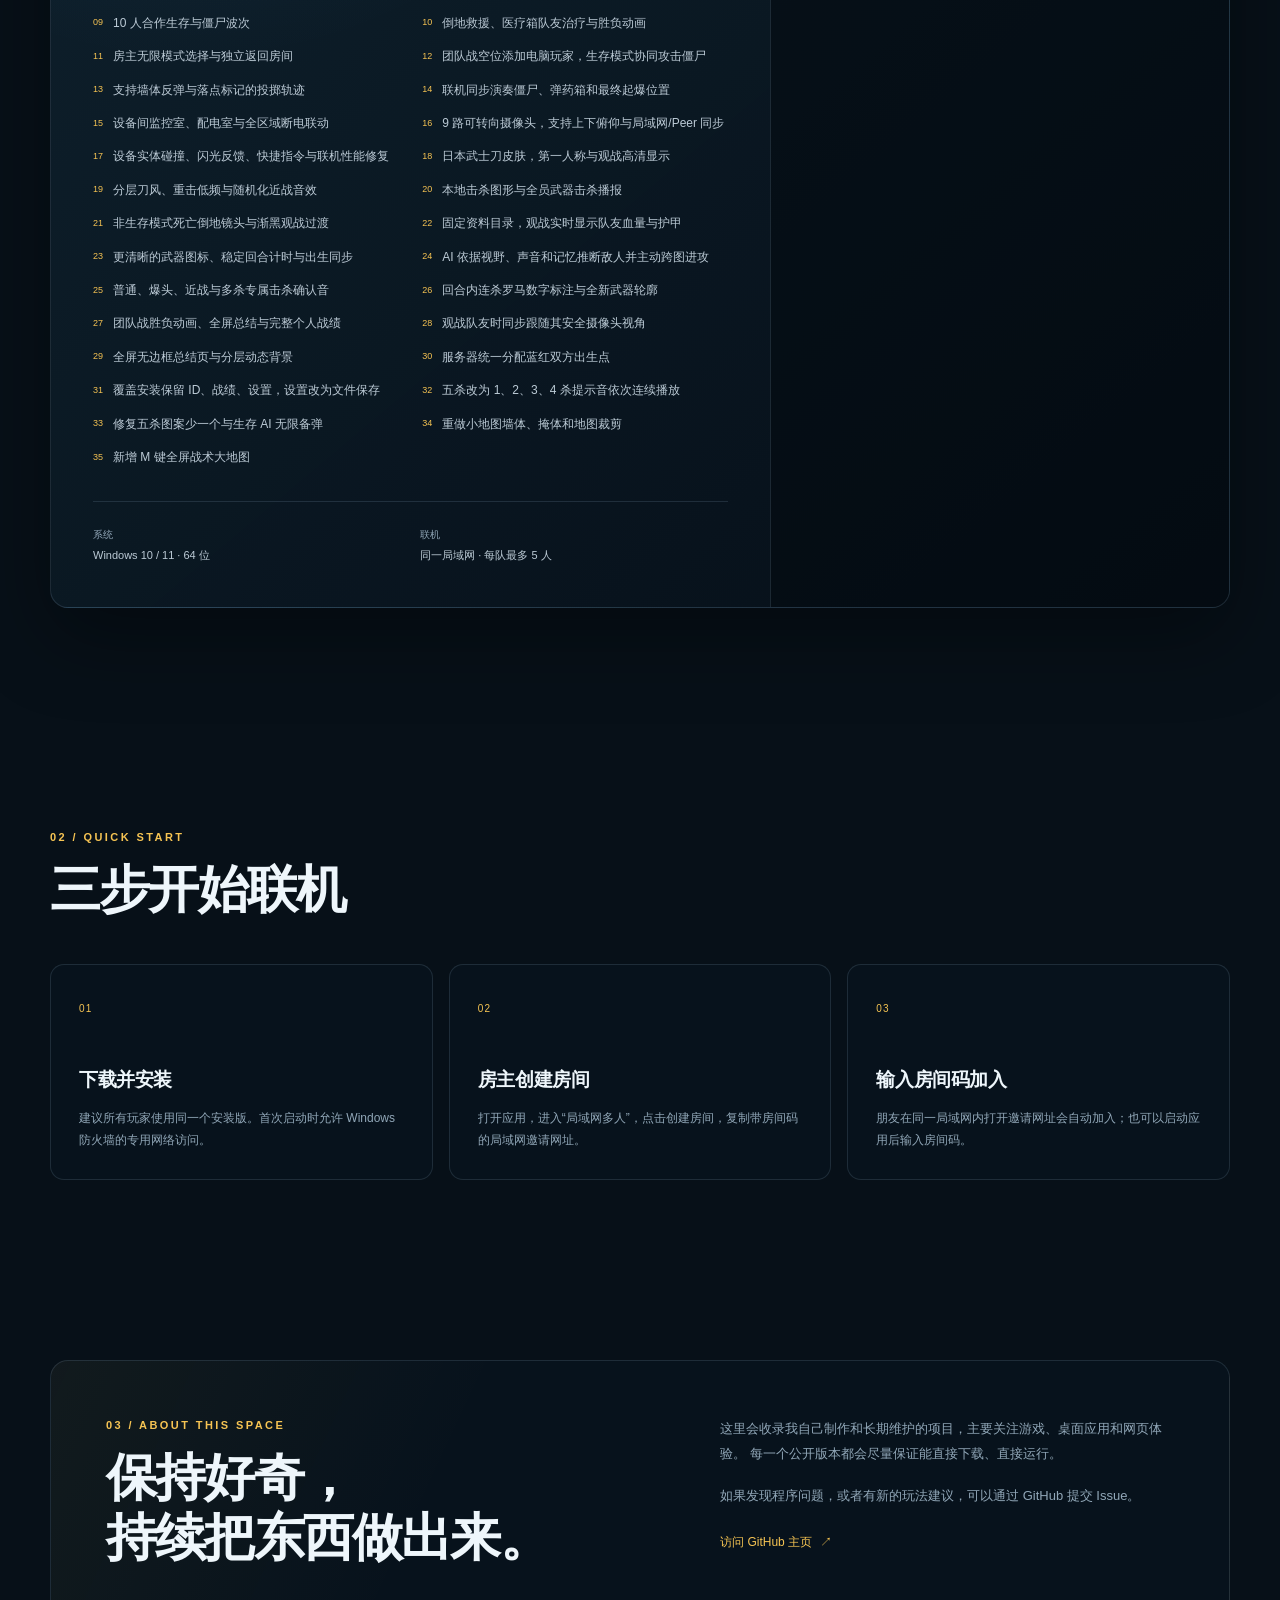
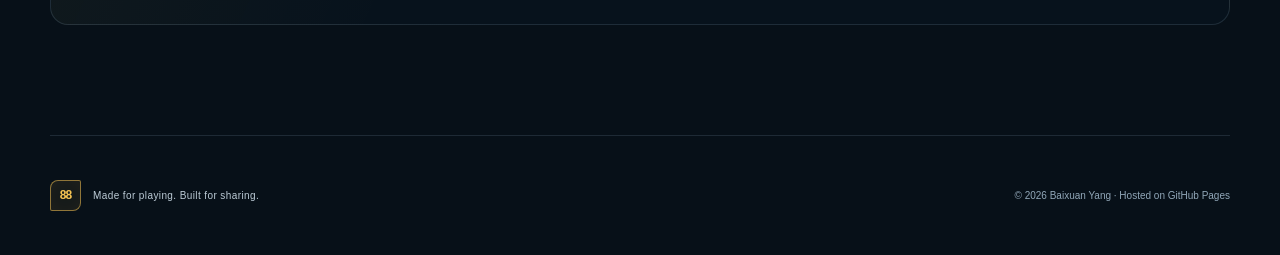
==== commit d9d330bc: "Publish Heroes Duel 2.6.0 installer" ====
--- a/index.html
+++ b/index.html
@@ -114,7 +114,7 @@
         <div class="project-main">
           <div class="project-topline">
             <span class="live-label"><i></i> AVAILABLE NOW</span>
-            <span class="version">VERSION 2.5.0</span>
+            <span class="version">VERSION 2.6.0</span>
           </div>
 
           <div class="project-title-row">
@@ -158,7 +158,7 @@
             <li><span>21</span> 非生存模式死亡倒地镜头与渐黑观战过渡</li>
             <li><span>22</span> 固定资料目录，观战实时显示队友血量与护甲</li>
             <li><span>23</span> 更清晰的武器图标、稳定回合计时与出生同步</li>
-            <li><span>24</span> AI 恢复全知敌人位置与原始战斗逻辑</li>
+            <li><span>24</span> AI 依据视野、声音和记忆推断敌人并主动跨图进攻</li>
             <li><span>25</span> 普通、爆头、近战与多杀专属击杀确认音</li>
             <li><span>26</span> 回合内连杀罗马数字标注与全新武器轮廓</li>
             <li><span>27</span> 团队战胜负动画、全屏总结与完整个人战绩</li>
@@ -166,6 +166,10 @@
             <li><span>29</span> 全屏无边框总结页与分层动态背景</li>
             <li><span>30</span> 服务器统一分配蓝红双方出生点</li>
             <li><span>31</span> 覆盖安装保留 ID、战绩、设置，设置改为文件保存</li>
+            <li><span>32</span> 五杀改为 1、2、3、4 杀提示音依次连续播放</li>
+            <li><span>33</span> 修复五杀图案少一个与生存 AI 无限备弹</li>
+            <li><span>34</span> 重做小地图墙体、掩体和地图裁剪</li>
+            <li><span>35</span> 新增 M 键全屏战术大地图</li>
           </ul>
 
           <div class="requirements">
@@ -187,7 +191,7 @@
           </div>
 
           <a class="download-option download-option-primary download-link"
-             href="downloads/heroes-duel-2.5.0-setup.exe"
+             href="downloads/heroes-duel-2.6.0-setup.exe"
              download
              data-download="安装版">
             <span class="download-badge">推荐</span>
@@ -197,7 +201,7 @@
             <span class="download-copy">
               <strong>安装版</strong>
               <small>固定安装 · 创建桌面快捷方式</small>
-              <em>Windows x64 · 97.70 MB</em>
+              <em>Windows x64 · 97.71 MB</em>
             </span>
             <span class="download-arrow">↗</span>
           </a>
@@ -211,7 +215,7 @@
             <summary>查看文件完整性 SHA-256</summary>
             <div>
               <span>安装版</span>
-              <code>2AE1B9DC1C5E196BFE8DB9E2D6A9170347CCF43CACDC4B36ECE2C8CDE27C8A7B</code>
+              <code>2B4F192B275B16CCF95483F1EB19F2DE9D8BCDF4438F3B521B939528D5FFABFD</code>
             </div>
           </details>
 
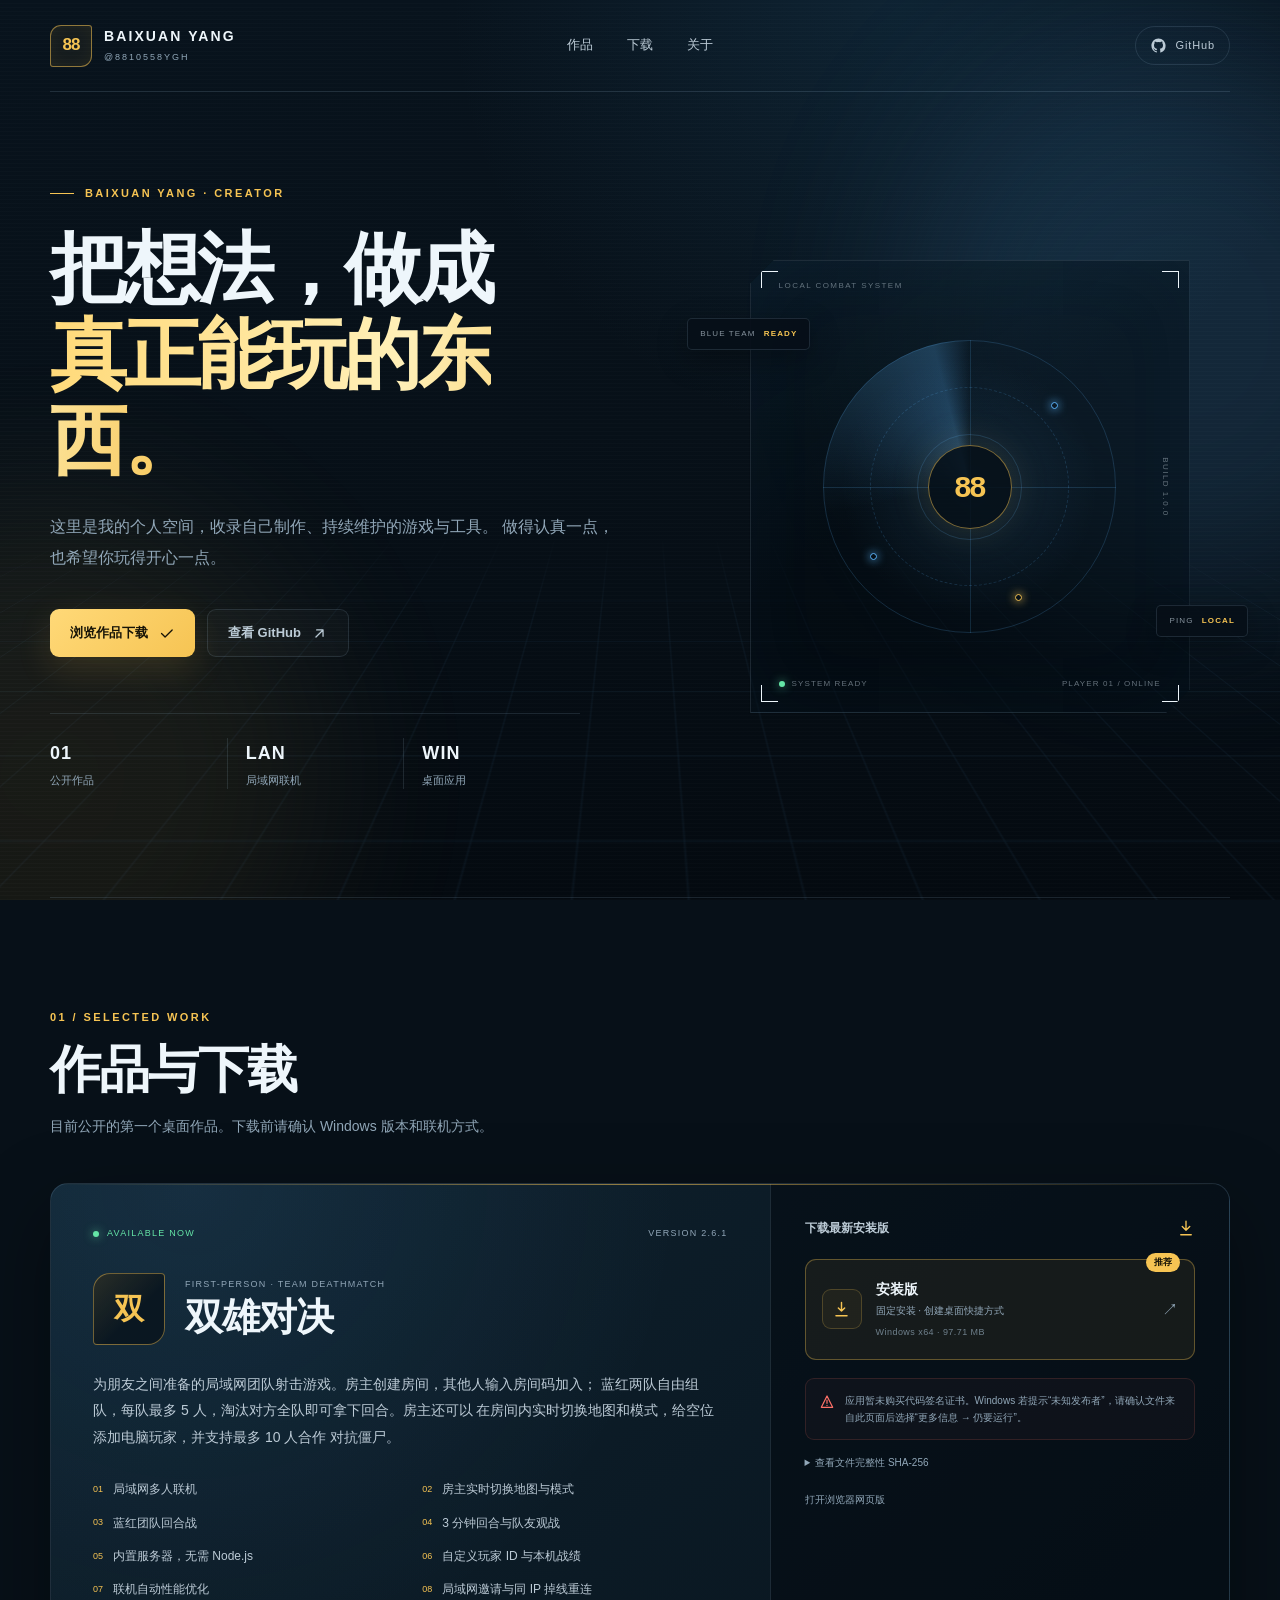
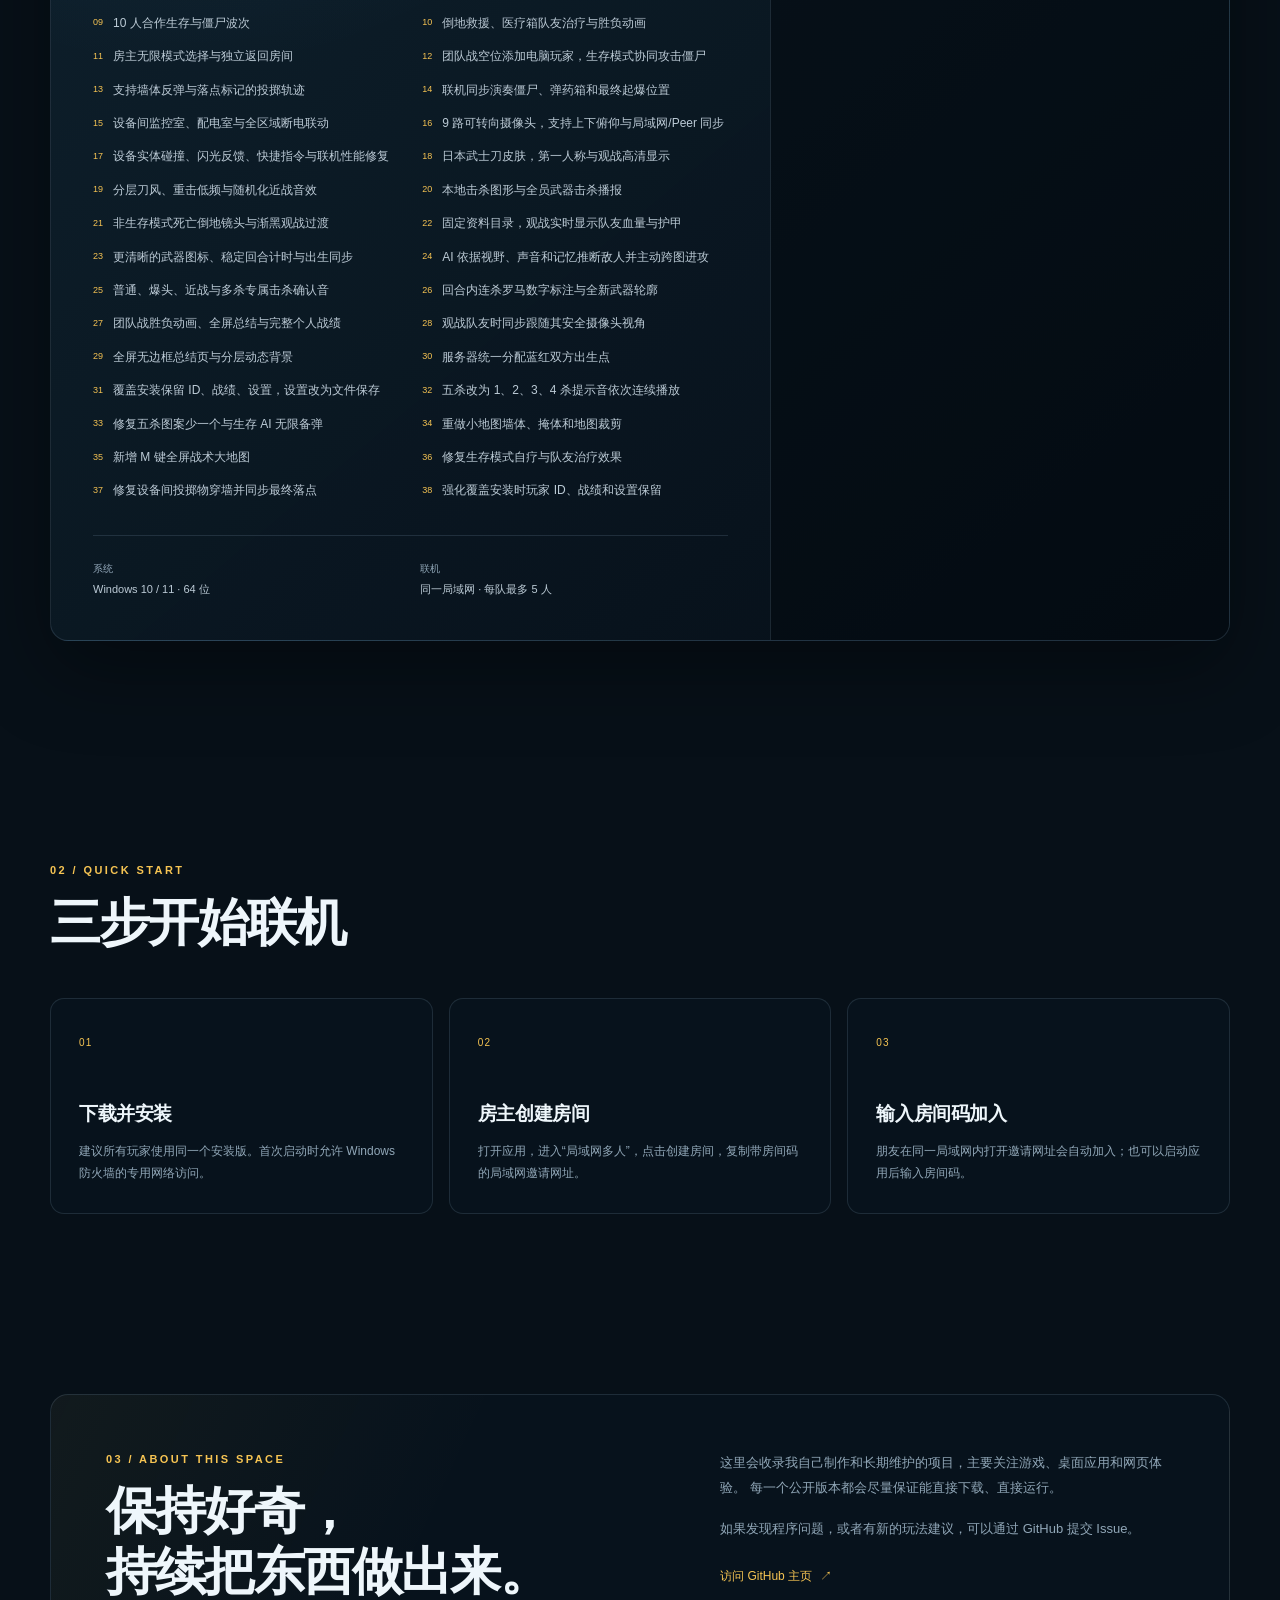
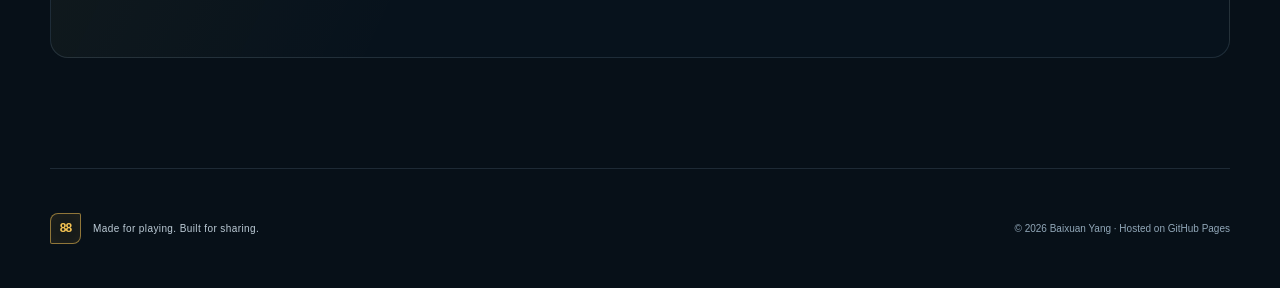
==== commit 092114b9: "Publish Heroes Duel 2.6.1 installer" ====
--- a/index.html
+++ b/index.html
@@ -114,7 +114,7 @@
         <div class="project-main">
           <div class="project-topline">
             <span class="live-label"><i></i> AVAILABLE NOW</span>
-            <span class="version">VERSION 2.6.0</span>
+            <span class="version">VERSION 2.6.1</span>
           </div>
 
           <div class="project-title-row">
@@ -170,6 +170,9 @@
             <li><span>33</span> 修复五杀图案少一个与生存 AI 无限备弹</li>
             <li><span>34</span> 重做小地图墙体、掩体和地图裁剪</li>
             <li><span>35</span> 新增 M 键全屏战术大地图</li>
+            <li><span>36</span> 修复生存模式自疗与队友治疗效果</li>
+            <li><span>37</span> 修复设备间投掷物穿墙并同步最终落点</li>
+            <li><span>38</span> 强化覆盖安装时玩家 ID、战绩和设置保留</li>
           </ul>
 
           <div class="requirements">
@@ -191,7 +194,7 @@
           </div>
 
           <a class="download-option download-option-primary download-link"
-             href="downloads/heroes-duel-2.6.0-setup.exe"
+             href="downloads/heroes-duel-2.6.1-setup.exe"
              download
              data-download="安装版">
             <span class="download-badge">推荐</span>
@@ -215,7 +218,7 @@
             <summary>查看文件完整性 SHA-256</summary>
             <div>
               <span>安装版</span>
-              <code>2B4F192B275B16CCF95483F1EB19F2DE9D8BCDF4438F3B521B939528D5FFABFD</code>
+              <code>69E3750CD64979C327500DA0DD5CCA764FDF3A058CD07D420E3118AF11FCB05D</code>
             </div>
           </details>
 
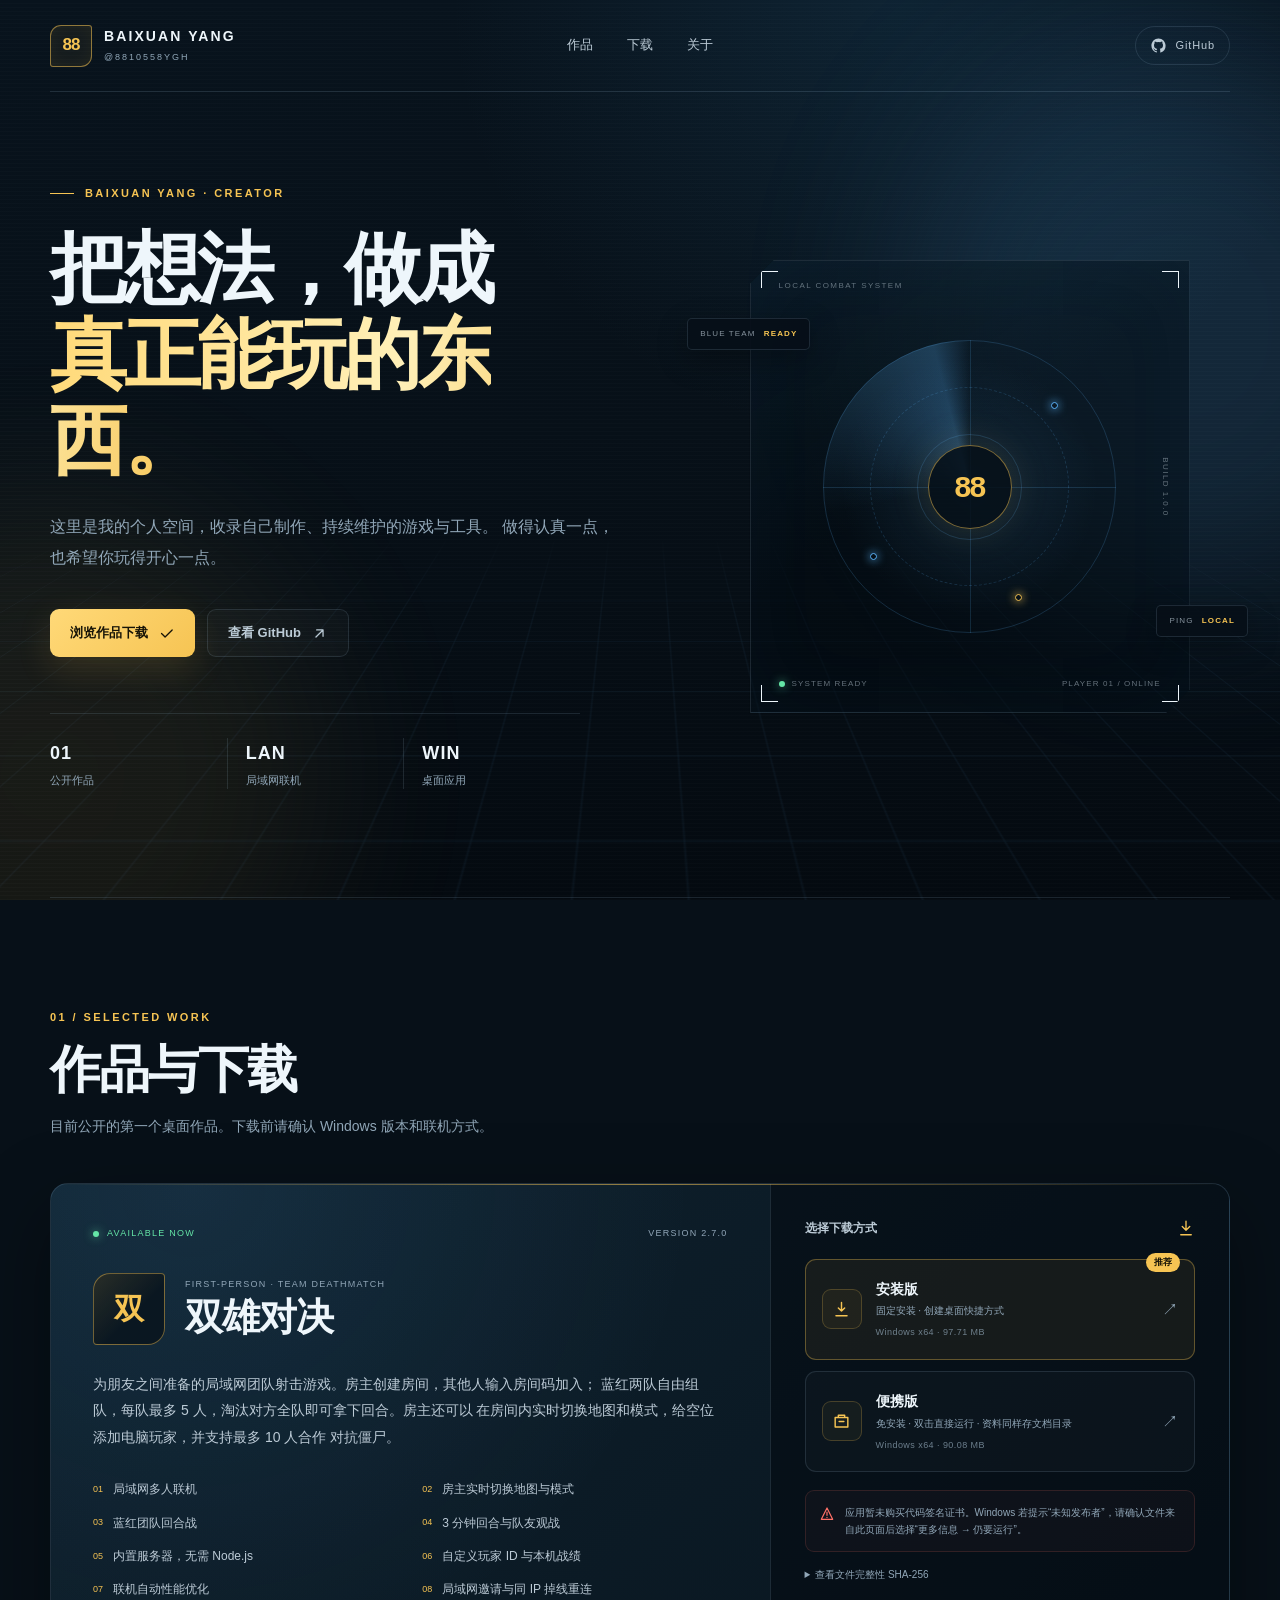
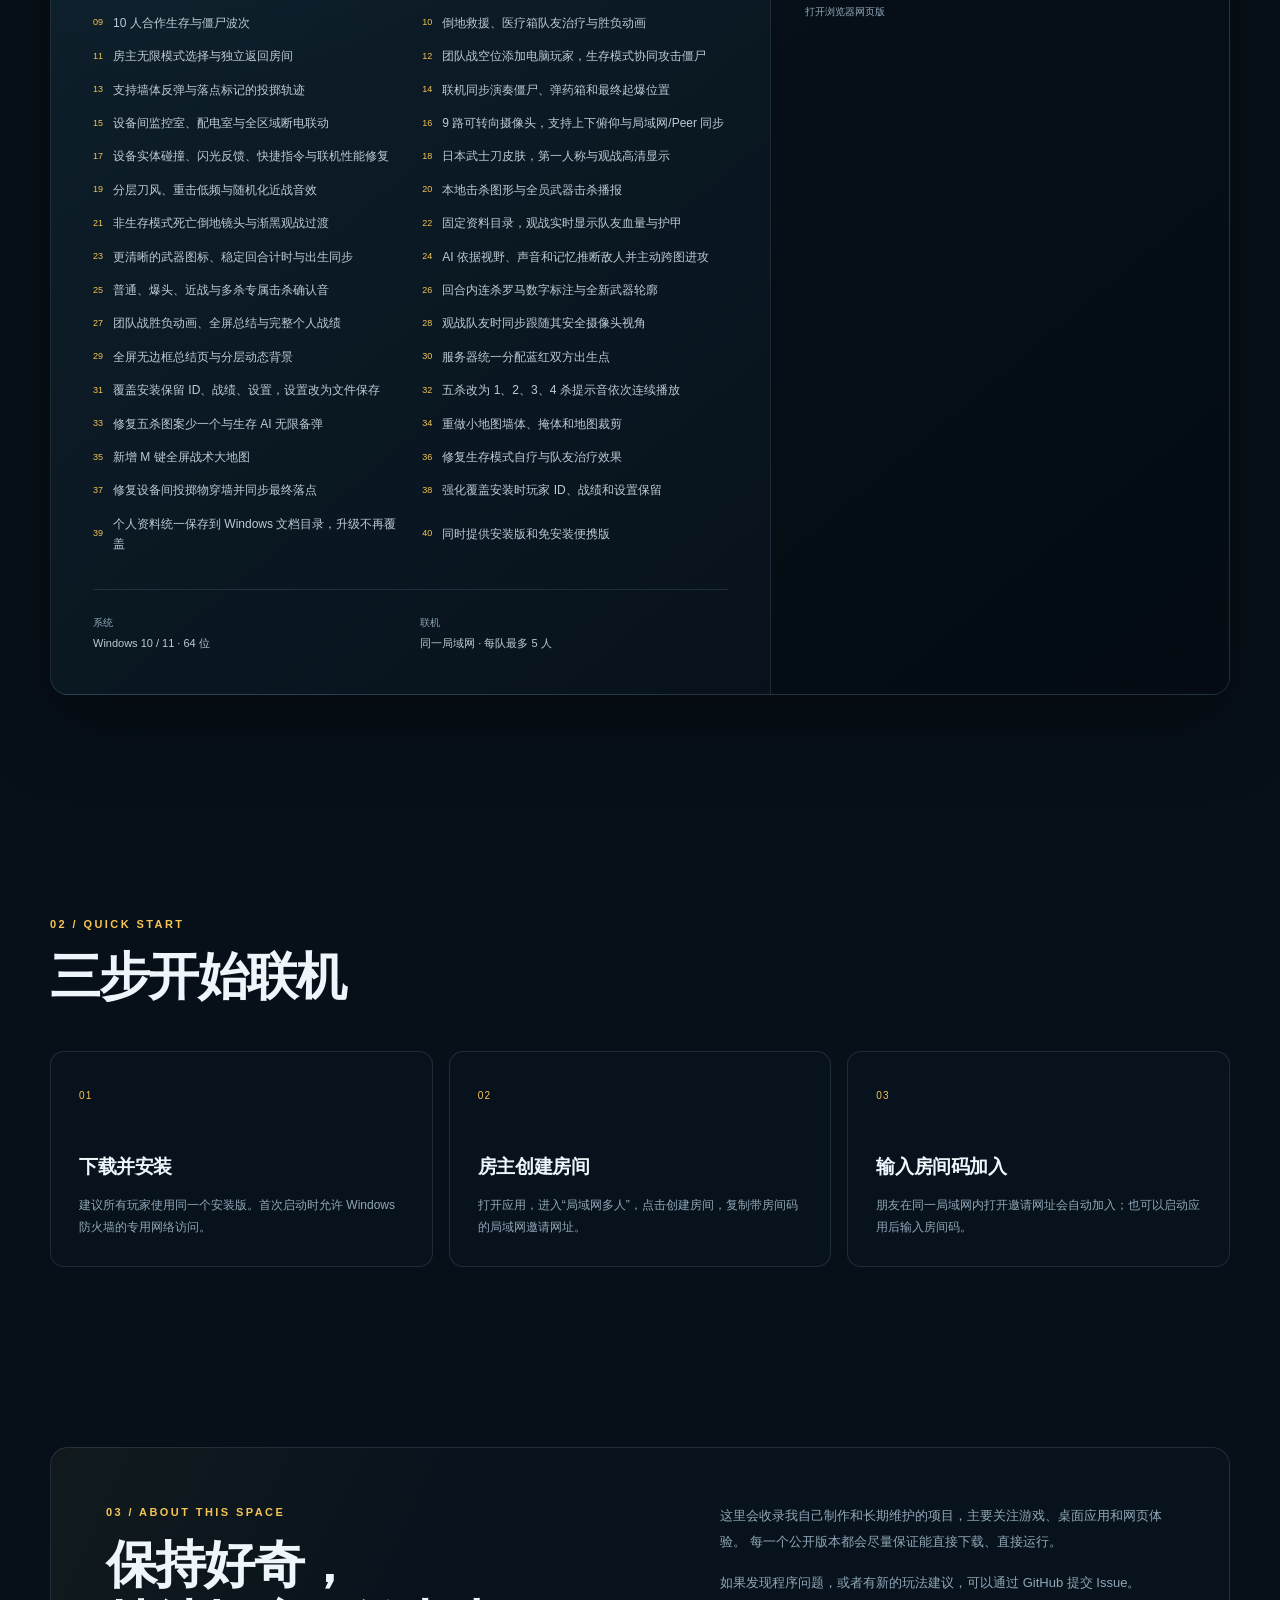
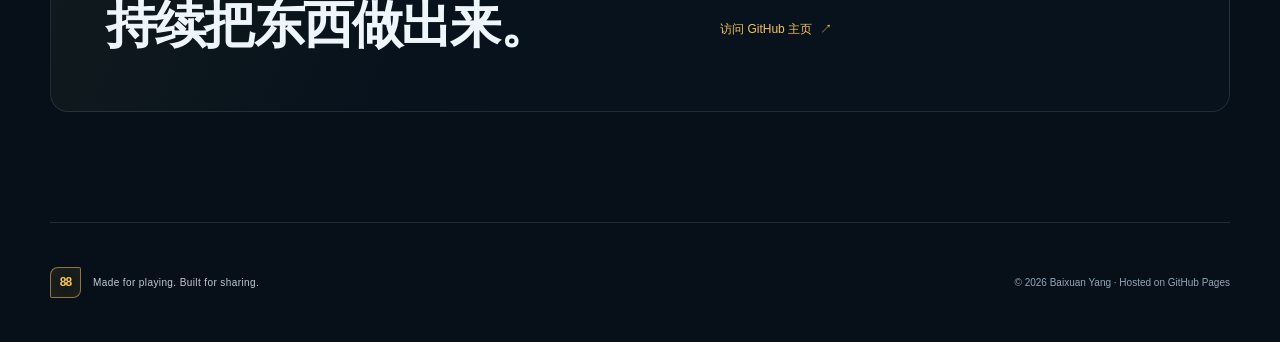
==== commit 03eaf027: "Release-2.7.0-downloads" ====
--- a/index.html
+++ b/index.html
@@ -114,7 +114,7 @@
         <div class="project-main">
           <div class="project-topline">
             <span class="live-label"><i></i> AVAILABLE NOW</span>
-            <span class="version">VERSION 2.6.1</span>
+            <span class="version">VERSION 2.7.0</span>
           </div>
 
           <div class="project-title-row">
@@ -173,6 +173,8 @@
             <li><span>36</span> 修复生存模式自疗与队友治疗效果</li>
             <li><span>37</span> 修复设备间投掷物穿墙并同步最终落点</li>
             <li><span>38</span> 强化覆盖安装时玩家 ID、战绩和设置保留</li>
+            <li><span>39</span> 个人资料统一保存到 Windows 文档目录，升级不再覆盖</li>
+            <li><span>40</span> 同时提供安装版和免安装便携版</li>
           </ul>
 
           <div class="requirements">
@@ -189,12 +191,12 @@
 
         <div class="download-panel">
           <div class="download-panel-head">
-            <span>下载最新安装版</span>
+            <span>选择下载方式</span>
             <svg viewBox="0 0 24 24" aria-hidden="true"><path d="M12 3v12m0 0 5-5m-5 5-5-5M5 21h14"/></svg>
           </div>
 
           <a class="download-option download-option-primary download-link"
-             href="downloads/heroes-duel-2.6.1-setup.exe"
+             href="downloads/heroes-duel-2.7.0-setup.exe"
              download
              data-download="安装版">
             <span class="download-badge">推荐</span>
@@ -209,6 +211,21 @@
             <span class="download-arrow">↗</span>
           </a>
 
+          <a class="download-option download-link"
+             href="downloads/heroes-duel-2.7.0-portable.exe"
+             download
+             data-download="便携版">
+            <span class="download-icon">
+              <svg viewBox="0 0 24 24" aria-hidden="true"><path d="M4 7h16v12H4zM8 7V4h8v3M9 12h6"/></svg>
+            </span>
+            <span class="download-copy">
+              <strong>便携版</strong>
+              <small>免安装 · 双击直接运行 · 资料同样存文档目录</small>
+              <em>Windows x64 · 90.08 MB</em>
+            </span>
+            <span class="download-arrow">↗</span>
+          </a>
+
           <div class="download-note">
             <svg viewBox="0 0 24 24" aria-hidden="true"><path d="M12 3 3.5 20h17L12 3Zm0 6v5m0 3v.1"/></svg>
             <p>应用暂未购买代码签名证书。Windows 若提示“未知发布者”，请确认文件来自此页面后选择“更多信息 → 仍要运行”。</p>
@@ -218,7 +235,11 @@
             <summary>查看文件完整性 SHA-256</summary>
             <div>
               <span>安装版</span>
-              <code>69E3750CD64979C327500DA0DD5CCA764FDF3A058CD07D420E3118AF11FCB05D</code>
+              <code>E00488B1038172695B45BEC0EE4D727EE408E0257D46FBCEE4FC5110D90457CA</code>
+            </div>
+            <div>
+              <span>便携版</span>
+              <code>3005D58A2FB7E92CD365060A90E576C92D4228D3492EC3A7229F55D38DB77B49</code>
             </div>
           </details>
 
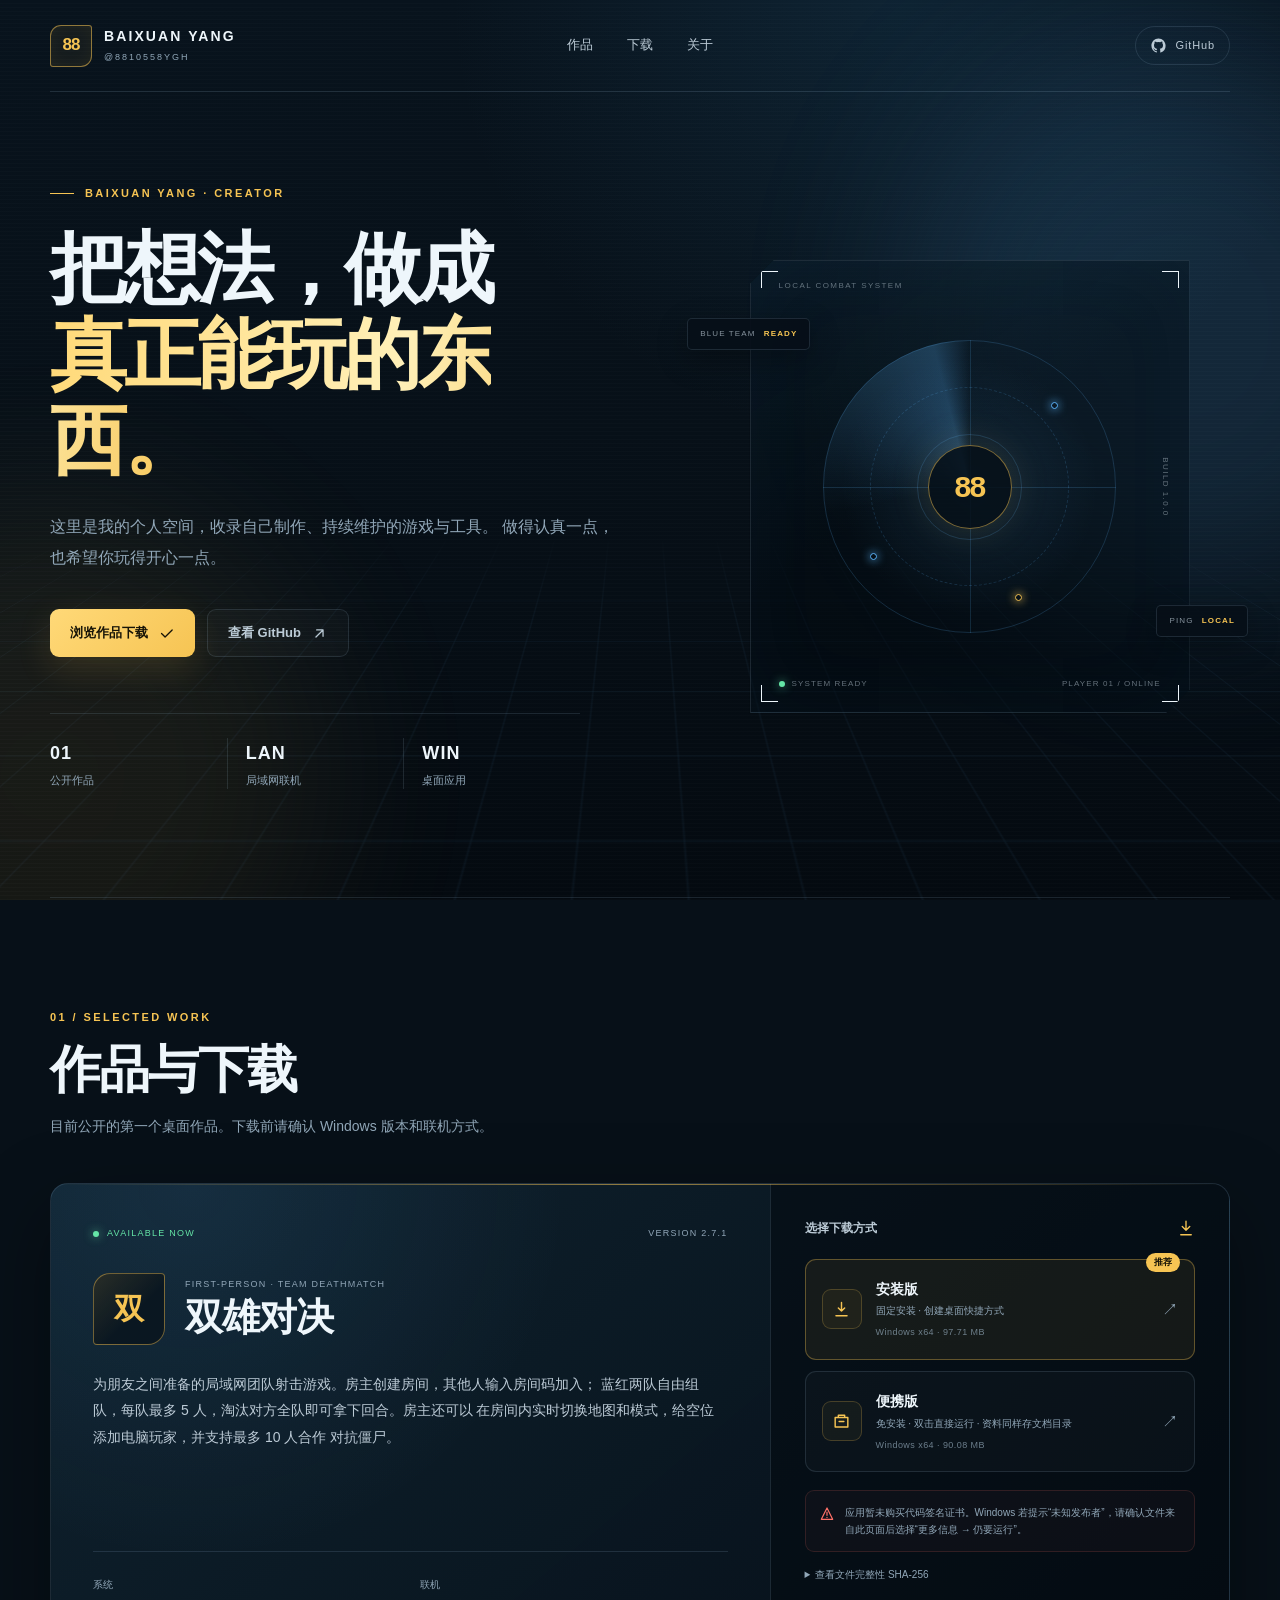
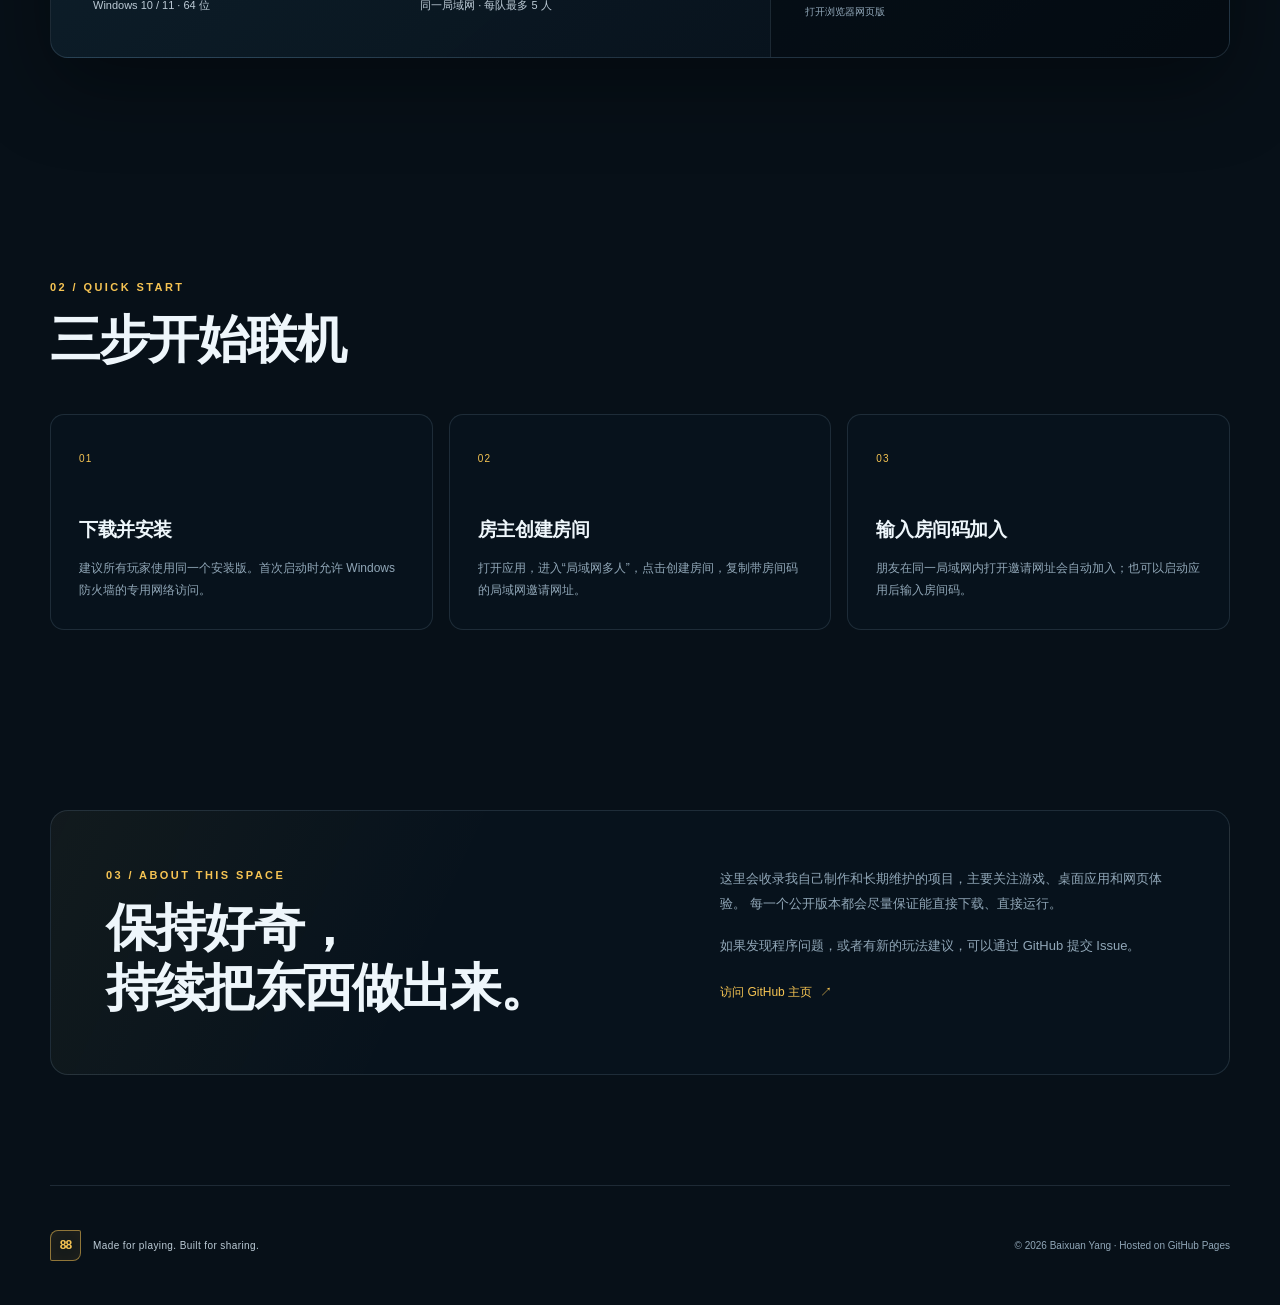
==== commit a42e9a80: "Publish Heroes Duel 2.7.1 downloads" ====
--- a/index.html
+++ b/index.html
@@ -114,7 +114,7 @@
         <div class="project-main">
           <div class="project-topline">
             <span class="live-label"><i></i> AVAILABLE NOW</span>
-            <span class="version">VERSION 2.7.0</span>
+            <span class="version">VERSION 2.7.1</span>
           </div>
 
           <div class="project-title-row">
@@ -134,49 +134,6 @@
             对抗僵尸。
           </p>
 
-          <ul class="feature-list" aria-label="游戏特点">
-            <li><span>01</span> 局域网多人联机</li>
-            <li><span>02</span> 房主实时切换地图与模式</li>
-            <li><span>03</span> 蓝红团队回合战</li>
-            <li><span>04</span> 3 分钟回合与队友观战</li>
-            <li><span>05</span> 内置服务器，无需 Node.js</li>
-            <li><span>06</span> 自定义玩家 ID 与本机战绩</li>
-            <li><span>07</span> 联机自动性能优化</li>
-            <li><span>08</span> 局域网邀请与同 IP 掉线重连</li>
-            <li><span>09</span> 10 人合作生存与僵尸波次</li>
-            <li><span>10</span> 倒地救援、医疗箱队友治疗与胜负动画</li>
-            <li><span>11</span> 房主无限模式选择与独立返回房间</li>
-            <li><span>12</span> 团队战空位添加电脑玩家，生存模式协同攻击僵尸</li>
-            <li><span>13</span> 支持墙体反弹与落点标记的投掷轨迹</li>
-            <li><span>14</span> 联机同步演奏僵尸、弹药箱和最终起爆位置</li>
-            <li><span>15</span> 设备间监控室、配电室与全区域断电联动</li>
-            <li><span>16</span> 9 路可转向摄像头，支持上下俯仰与局域网/Peer 同步</li>
-            <li><span>17</span> 设备实体碰撞、闪光反馈、快捷指令与联机性能修复</li>
-            <li><span>18</span> 日本武士刀皮肤，第一人称与观战高清显示</li>
-            <li><span>19</span> 分层刀风、重击低频与随机化近战音效</li>
-            <li><span>20</span> 本地击杀图形与全员武器击杀播报</li>
-            <li><span>21</span> 非生存模式死亡倒地镜头与渐黑观战过渡</li>
-            <li><span>22</span> 固定资料目录，观战实时显示队友血量与护甲</li>
-            <li><span>23</span> 更清晰的武器图标、稳定回合计时与出生同步</li>
-            <li><span>24</span> AI 依据视野、声音和记忆推断敌人并主动跨图进攻</li>
-            <li><span>25</span> 普通、爆头、近战与多杀专属击杀确认音</li>
-            <li><span>26</span> 回合内连杀罗马数字标注与全新武器轮廓</li>
-            <li><span>27</span> 团队战胜负动画、全屏总结与完整个人战绩</li>
-            <li><span>28</span> 观战队友时同步跟随其安全摄像头视角</li>
-            <li><span>29</span> 全屏无边框总结页与分层动态背景</li>
-            <li><span>30</span> 服务器统一分配蓝红双方出生点</li>
-            <li><span>31</span> 覆盖安装保留 ID、战绩、设置，设置改为文件保存</li>
-            <li><span>32</span> 五杀改为 1、2、3、4 杀提示音依次连续播放</li>
-            <li><span>33</span> 修复五杀图案少一个与生存 AI 无限备弹</li>
-            <li><span>34</span> 重做小地图墙体、掩体和地图裁剪</li>
-            <li><span>35</span> 新增 M 键全屏战术大地图</li>
-            <li><span>36</span> 修复生存模式自疗与队友治疗效果</li>
-            <li><span>37</span> 修复设备间投掷物穿墙并同步最终落点</li>
-            <li><span>38</span> 强化覆盖安装时玩家 ID、战绩和设置保留</li>
-            <li><span>39</span> 个人资料统一保存到 Windows 文档目录，升级不再覆盖</li>
-            <li><span>40</span> 同时提供安装版和免安装便携版</li>
-          </ul>
-
           <div class="requirements">
             <div>
               <small>系统</small>
@@ -196,7 +153,7 @@
           </div>
 
           <a class="download-option download-option-primary download-link"
-             href="downloads/heroes-duel-2.7.0-setup.exe"
+             href="downloads/heroes-duel-2.7.1-setup.exe"
              download
              data-download="安装版">
             <span class="download-badge">推荐</span>
@@ -212,7 +169,7 @@
           </a>
 
           <a class="download-option download-link"
-             href="downloads/heroes-duel-2.7.0-portable.exe"
+             href="downloads/heroes-duel-2.7.1-portable.exe"
              download
              data-download="便携版">
             <span class="download-icon">
@@ -235,11 +192,11 @@
             <summary>查看文件完整性 SHA-256</summary>
             <div>
               <span>安装版</span>
-              <code>E00488B1038172695B45BEC0EE4D727EE408E0257D46FBCEE4FC5110D90457CA</code>
+              <code>F24FCDFD3712091309C6D6580D74FABAF4C71DE00690A5887FF2FFD8DA3E40BA</code>
             </div>
             <div>
               <span>便携版</span>
-              <code>3005D58A2FB7E92CD365060A90E576C92D4228D3492EC3A7229F55D38DB77B49</code>
+              <code>3E7E6302C49C7B038B22D6B14A8B54320A0B25E8A90FB52C951F737E49A224CF</code>
             </div>
           </details>
 
--- a/style.css
+++ b/style.css
@@ -688,6 +688,8 @@
 
 .project-main {
   padding: 42px;
+  display: flex;
+  flex-direction: column;
 }
 
 .project-topline {
@@ -755,31 +757,8 @@
   line-height: 1.9;
 }
 
-.feature-list {
-  margin: 29px 0 0;
-  padding: 0;
-  display: grid;
-  grid-template-columns: repeat(2, minmax(0, 1fr));
-  gap: 13px 24px;
-  list-style: none;
-}
-
-.feature-list li {
-  display: flex;
-  align-items: center;
-  gap: 10px;
-  color: var(--muted-bright);
-  font-size: 12px;
-}
-
-.feature-list span {
-  color: var(--accent);
-  font-family: var(--font-display);
-  font-size: 9px;
-}
-
 .requirements {
-  margin-top: 34px;
+  margin-top: auto;
   padding-top: 24px;
   display: grid;
   grid-template-columns: repeat(2, minmax(0, 1fr));
@@ -1308,7 +1287,6 @@
     line-height: 1.55;
   }
 
-  .feature-list,
   .requirements {
     grid-template-columns: 1fr;
   }
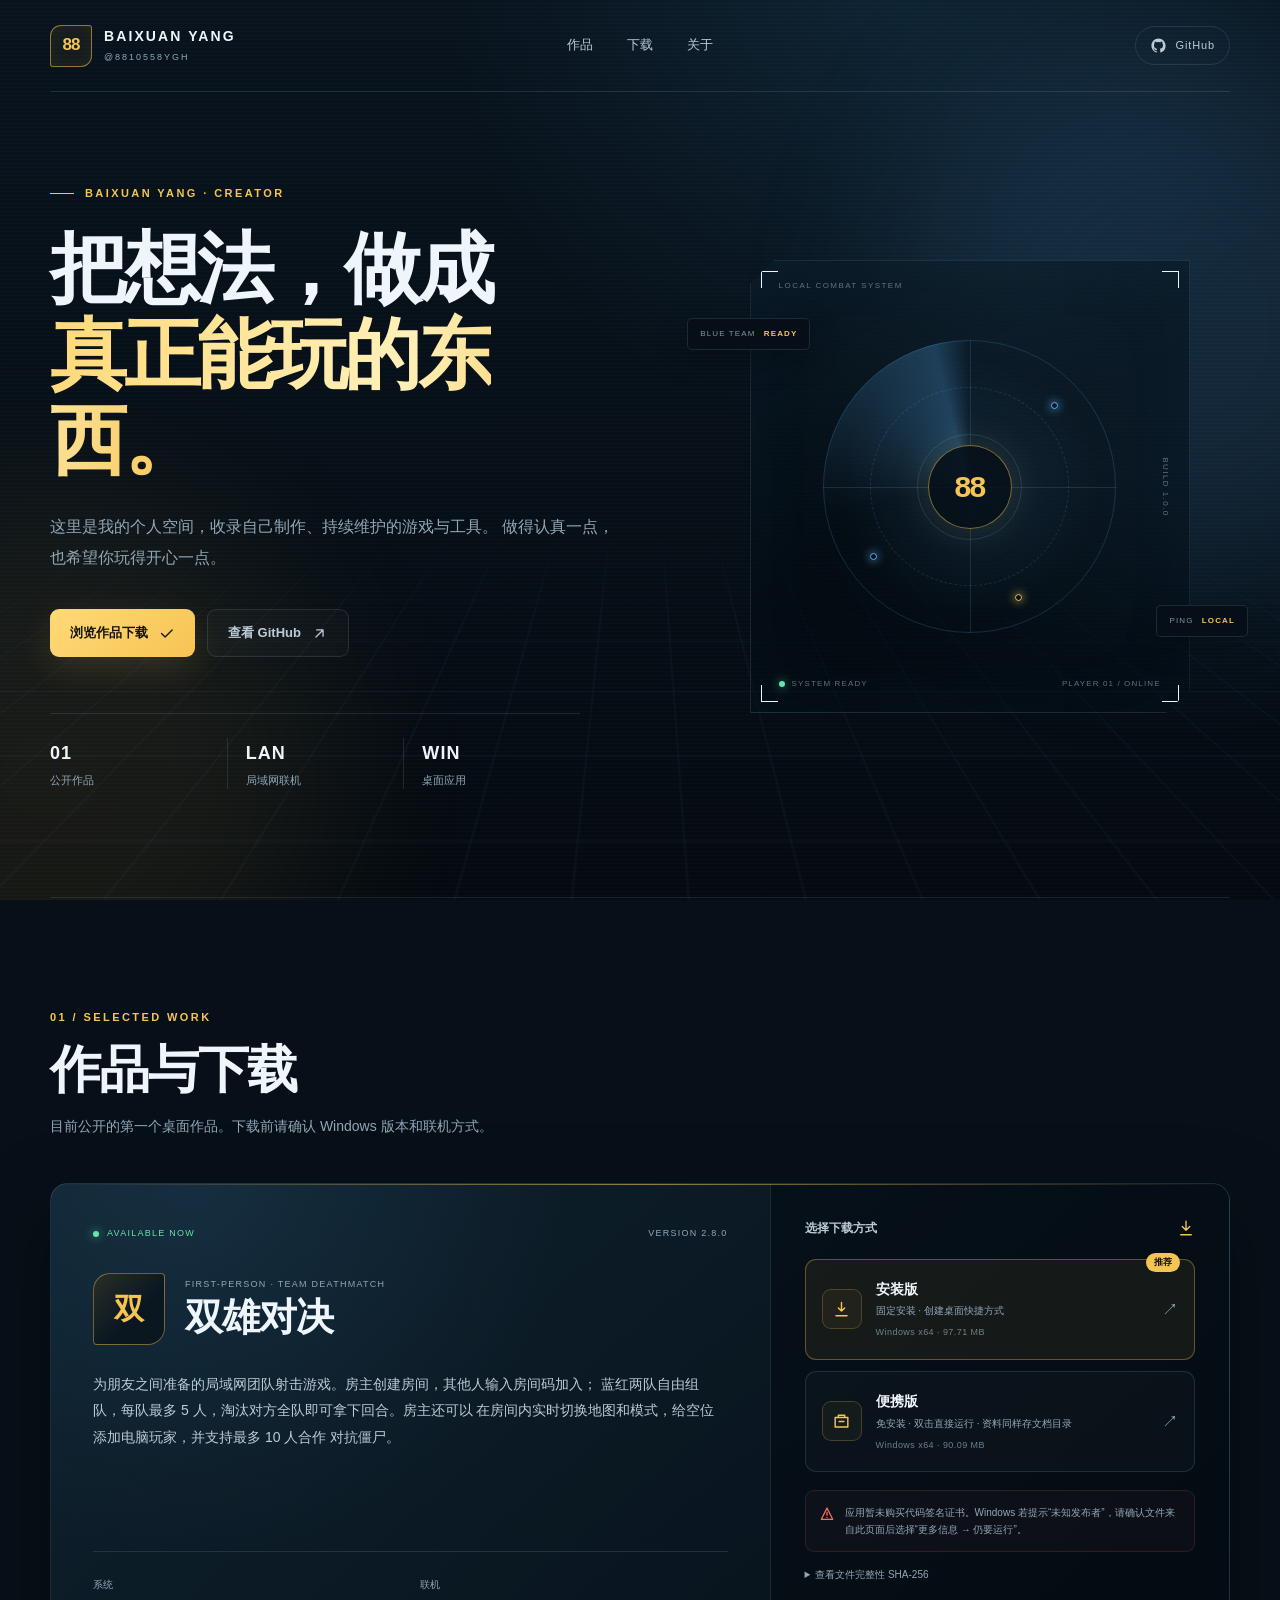
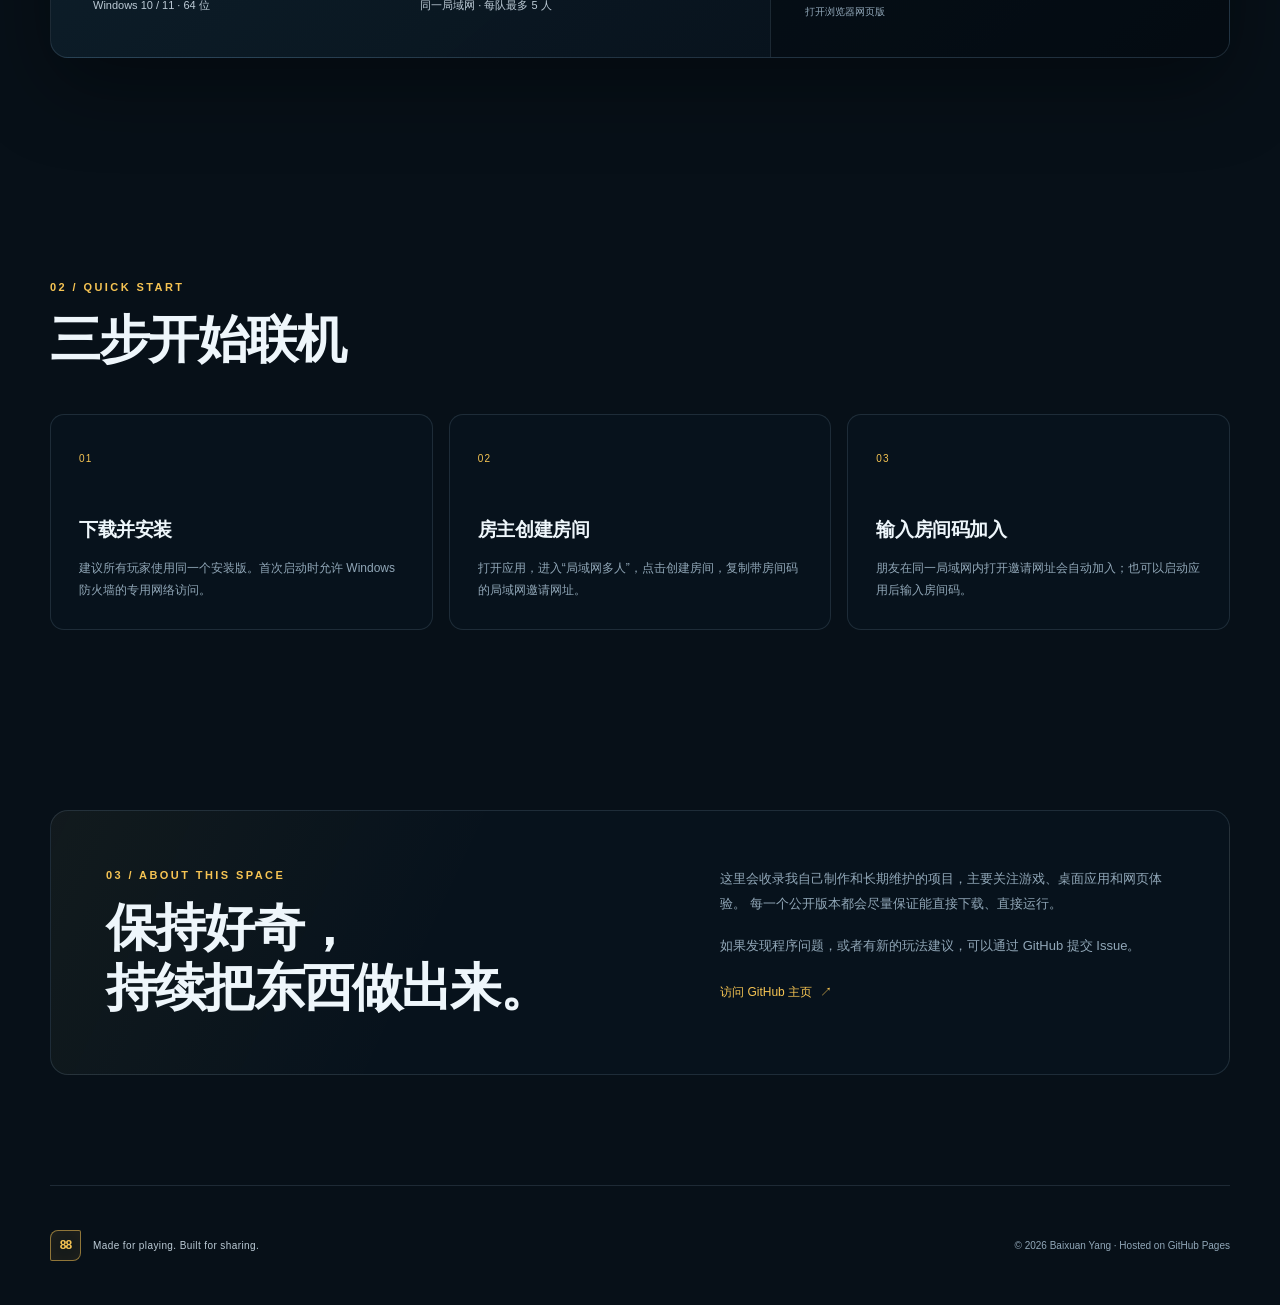
==== commit d7d2fc8c: "Publish Heroes Duel 2.8.0 downloads" ====
--- a/index.html
+++ b/index.html
@@ -114,7 +114,7 @@
         <div class="project-main">
           <div class="project-topline">
             <span class="live-label"><i></i> AVAILABLE NOW</span>
-            <span class="version">VERSION 2.7.1</span>
+            <span class="version">VERSION 2.8.0</span>
           </div>
 
           <div class="project-title-row">
@@ -153,7 +153,7 @@
           </div>
 
           <a class="download-option download-option-primary download-link"
-             href="downloads/heroes-duel-2.7.1-setup.exe"
+             href="downloads/heroes-duel-2.8.0-setup.exe"
              download
              data-download="安装版">
             <span class="download-badge">推荐</span>
@@ -169,7 +169,7 @@
           </a>
 
           <a class="download-option download-link"
-             href="downloads/heroes-duel-2.7.1-portable.exe"
+             href="downloads/heroes-duel-2.8.0-portable.exe"
              download
              data-download="便携版">
             <span class="download-icon">
@@ -178,7 +178,7 @@
             <span class="download-copy">
               <strong>便携版</strong>
               <small>免安装 · 双击直接运行 · 资料同样存文档目录</small>
-              <em>Windows x64 · 90.08 MB</em>
+              <em>Windows x64 · 90.09 MB</em>
             </span>
             <span class="download-arrow">↗</span>
           </a>
@@ -192,11 +192,11 @@
             <summary>查看文件完整性 SHA-256</summary>
             <div>
               <span>安装版</span>
-              <code>F24FCDFD3712091309C6D6580D74FABAF4C71DE00690A5887FF2FFD8DA3E40BA</code>
+              <code>BEAC674E9279AA69A5A83312BCE87223CF09B319A008786992553BB459588151</code>
             </div>
             <div>
               <span>便携版</span>
-              <code>3E7E6302C49C7B038B22D6B14A8B54320A0B25E8A90FB52C951F737E49A224CF</code>
+              <code>B0144DB93B7203BAB2675320B62C370187C74800599DDD566709A6C68F4ED809</code>
             </div>
           </details>
 
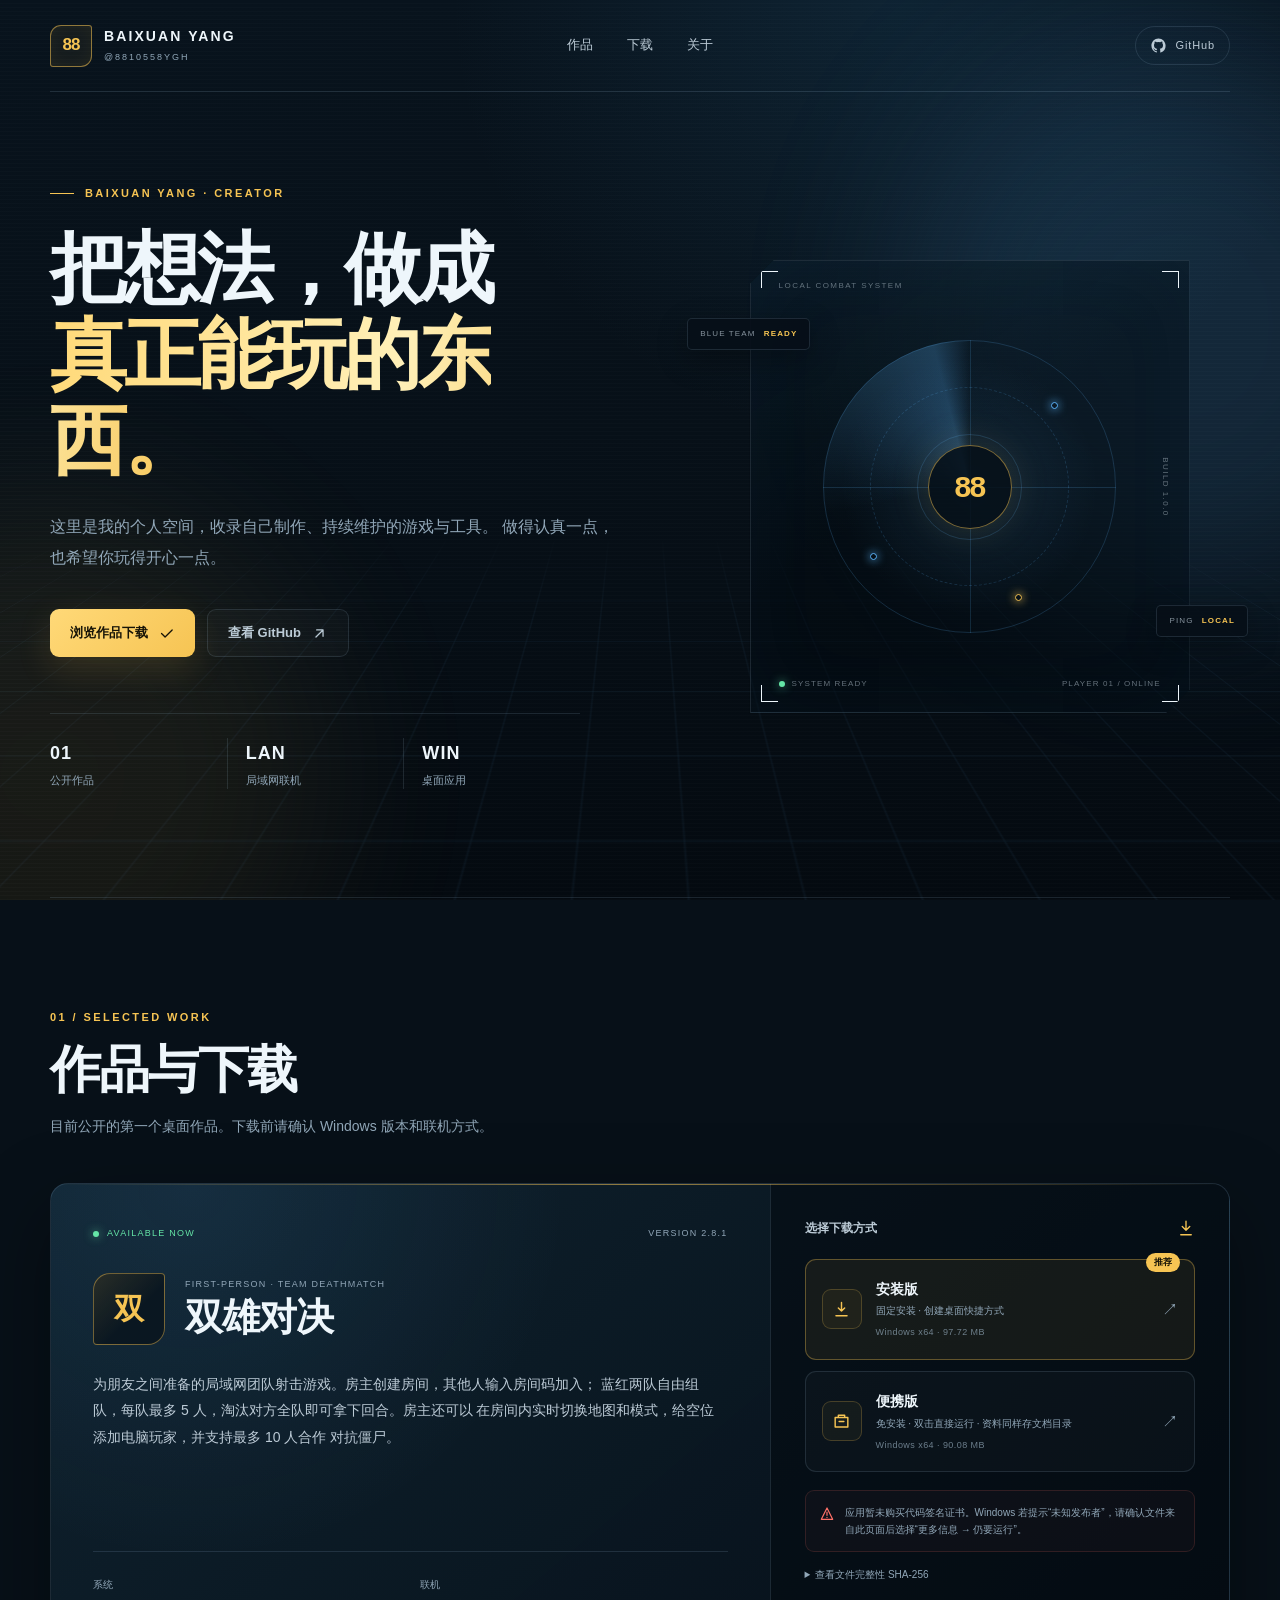
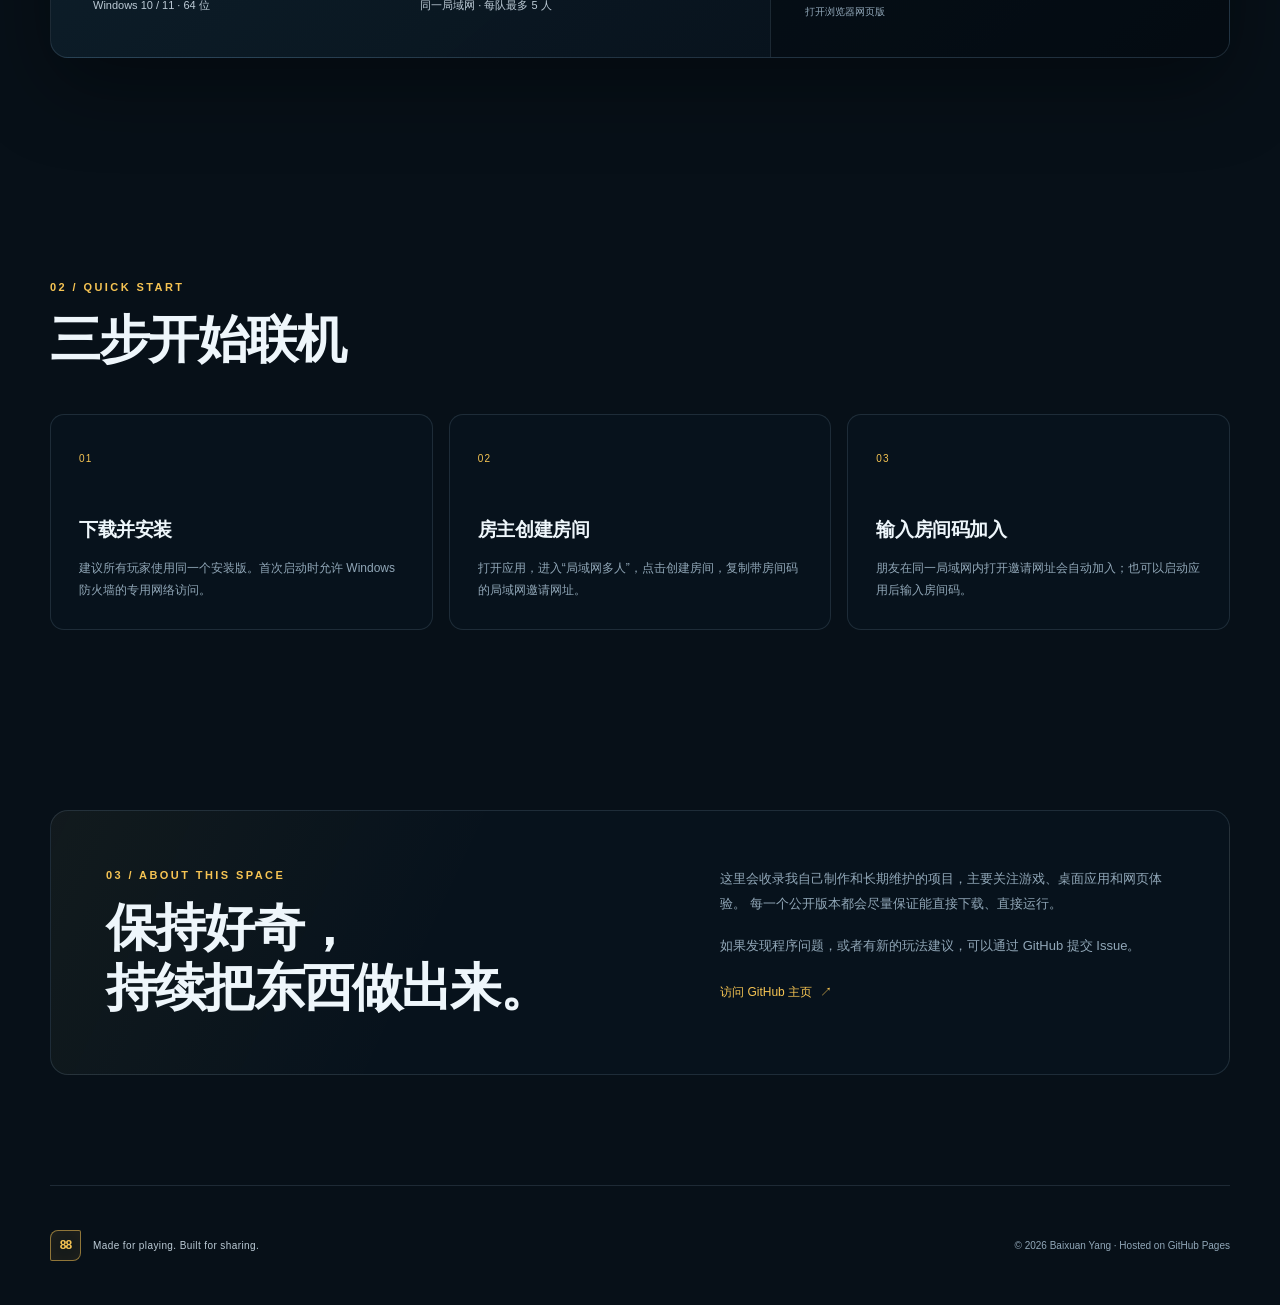
==== commit a425cb25: "Publish Heroes Duel 2.8.1 downloads" ====
--- a/index.html
+++ b/index.html
@@ -114,7 +114,7 @@
         <div class="project-main">
           <div class="project-topline">
             <span class="live-label"><i></i> AVAILABLE NOW</span>
-            <span class="version">VERSION 2.8.0</span>
+            <span class="version">VERSION 2.8.1</span>
           </div>
 
           <div class="project-title-row">
@@ -153,7 +153,7 @@
           </div>
 
           <a class="download-option download-option-primary download-link"
-             href="downloads/heroes-duel-2.8.0-setup.exe"
+             href="downloads/heroes-duel-2.8.1-setup.exe"
              download
              data-download="安装版">
             <span class="download-badge">推荐</span>
@@ -163,13 +163,13 @@
             <span class="download-copy">
               <strong>安装版</strong>
               <small>固定安装 · 创建桌面快捷方式</small>
-              <em>Windows x64 · 97.71 MB</em>
+              <em>Windows x64 · 97.72 MB</em>
             </span>
             <span class="download-arrow">↗</span>
           </a>
 
           <a class="download-option download-link"
-             href="downloads/heroes-duel-2.8.0-portable.exe"
+             href="downloads/heroes-duel-2.8.1-portable.exe"
              download
              data-download="便携版">
             <span class="download-icon">
@@ -178,7 +178,7 @@
             <span class="download-copy">
               <strong>便携版</strong>
               <small>免安装 · 双击直接运行 · 资料同样存文档目录</small>
-              <em>Windows x64 · 90.09 MB</em>
+              <em>Windows x64 · 90.08 MB</em>
             </span>
             <span class="download-arrow">↗</span>
           </a>
@@ -192,11 +192,11 @@
             <summary>查看文件完整性 SHA-256</summary>
             <div>
               <span>安装版</span>
-              <code>BEAC674E9279AA69A5A83312BCE87223CF09B319A008786992553BB459588151</code>
+              <code>141282FCB428E8B7F646BBC3D9F696F302A8AE4865A5CF6A1445F900DC46A9F9</code>
             </div>
             <div>
               <span>便携版</span>
-              <code>B0144DB93B7203BAB2675320B62C370187C74800599DDD566709A6C68F4ED809</code>
+              <code>34F23BC8E39DAFE7C8176D04E2E990D0D145341B9A1B33E0F34EB19F3D3F962D</code>
             </div>
           </details>
 
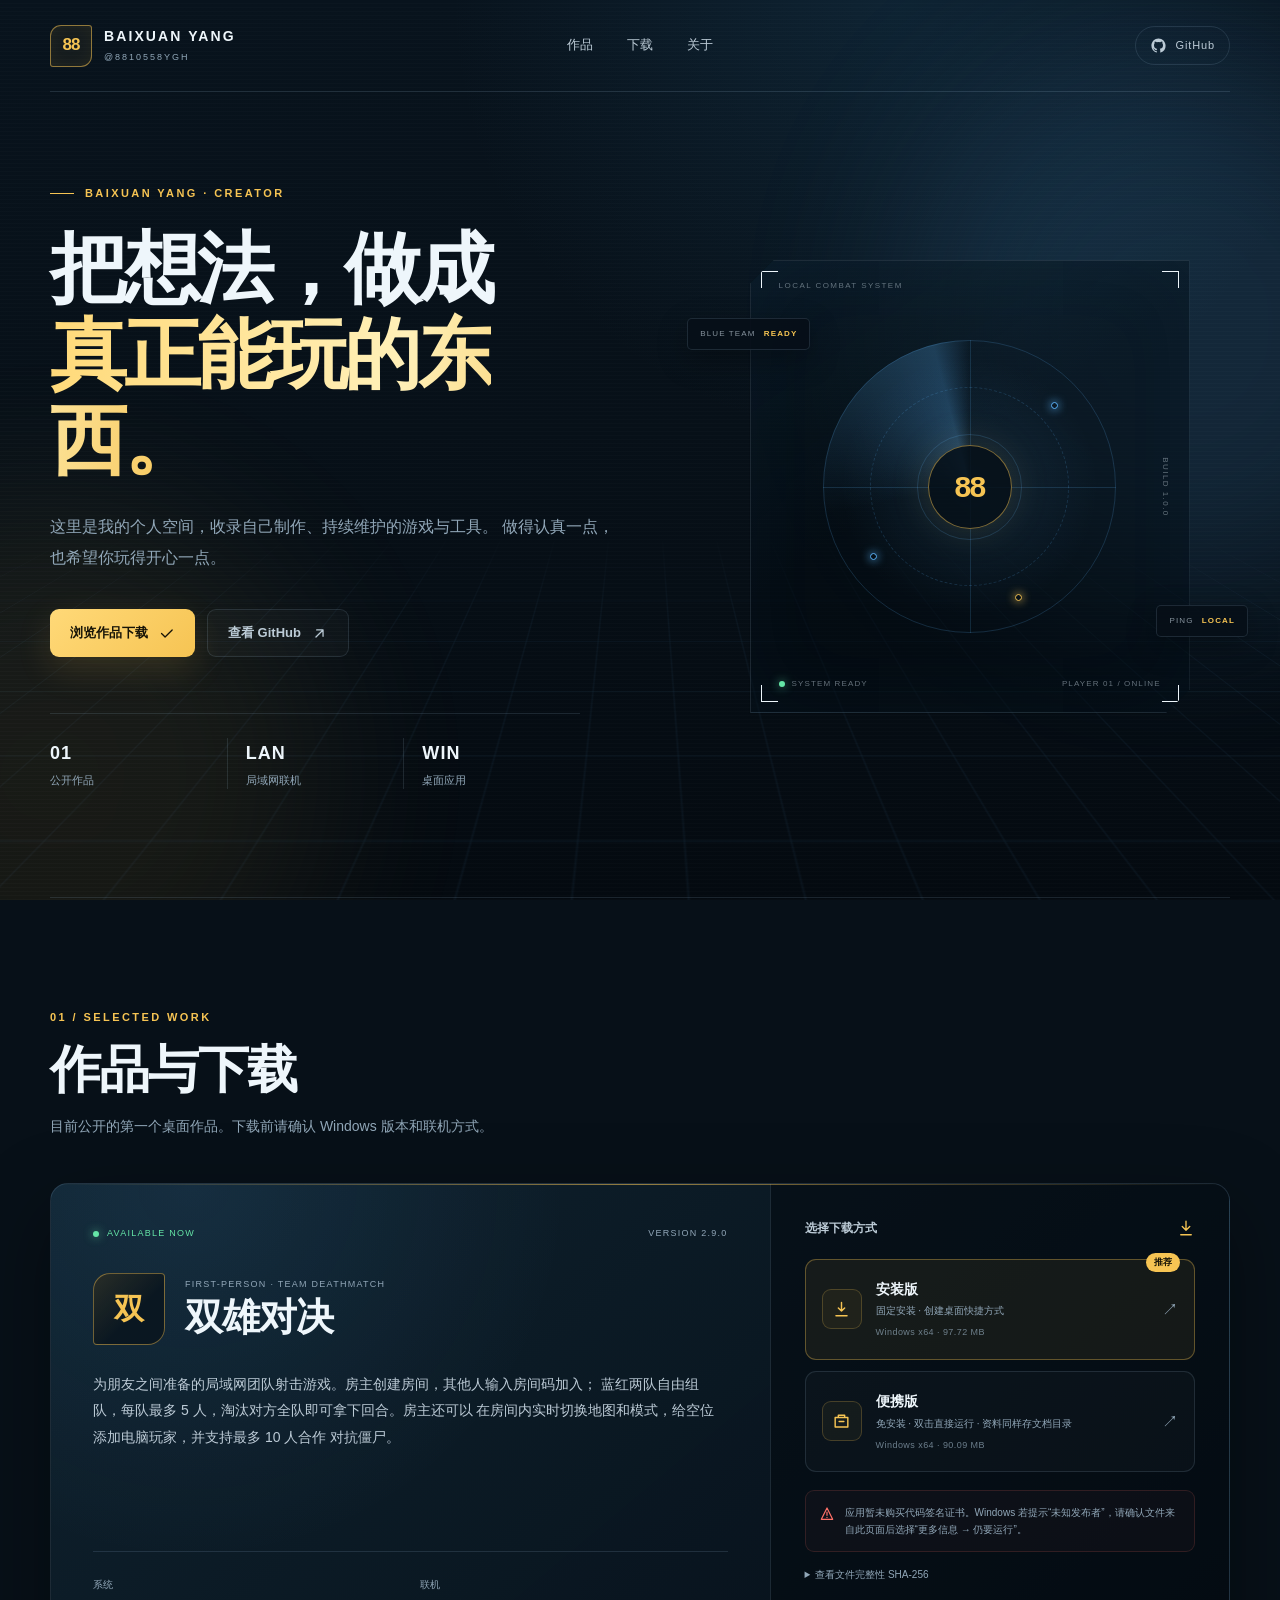
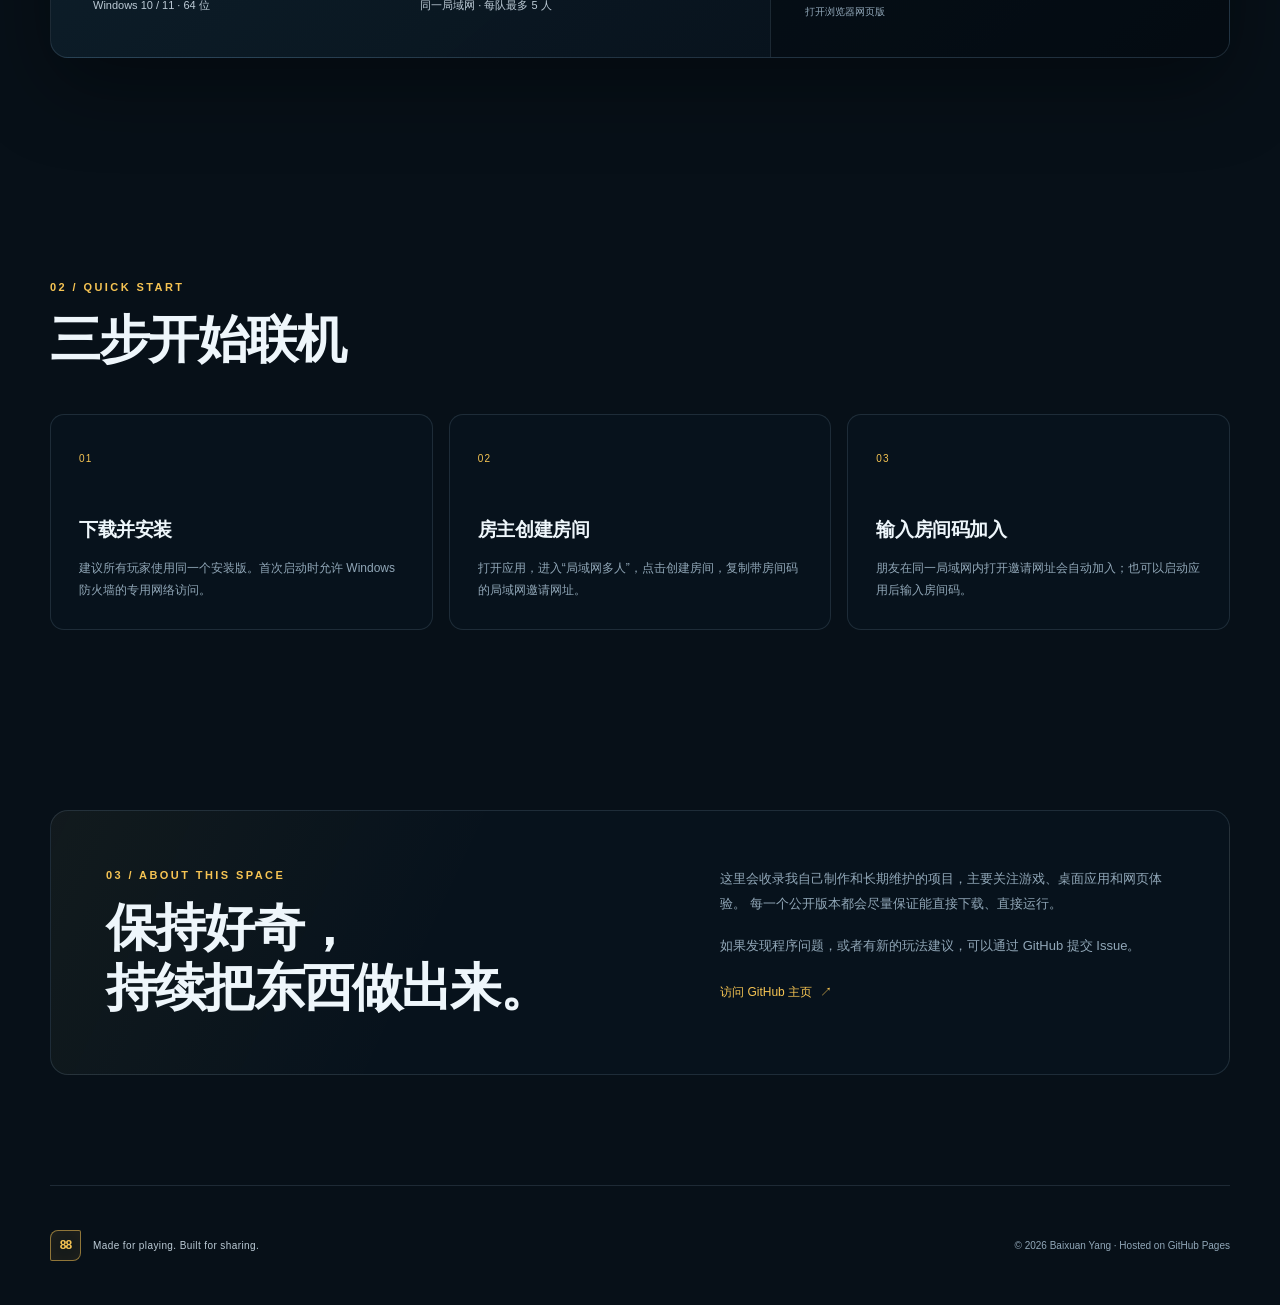
==== commit 916bd783: "Publish Heroes Duel 2.9.0 downloads" ====
--- a/index.html
+++ b/index.html
@@ -114,7 +114,7 @@
         <div class="project-main">
           <div class="project-topline">
             <span class="live-label"><i></i> AVAILABLE NOW</span>
-            <span class="version">VERSION 2.8.1</span>
+            <span class="version">VERSION 2.9.0</span>
           </div>
 
           <div class="project-title-row">
@@ -153,7 +153,7 @@
           </div>
 
           <a class="download-option download-option-primary download-link"
-             href="downloads/heroes-duel-2.8.1-setup.exe"
+             href="downloads/heroes-duel-2.9.0-setup.exe"
              download
              data-download="安装版">
             <span class="download-badge">推荐</span>
@@ -169,7 +169,7 @@
           </a>
 
           <a class="download-option download-link"
-             href="downloads/heroes-duel-2.8.1-portable.exe"
+             href="downloads/heroes-duel-2.9.0-portable.exe"
              download
              data-download="便携版">
             <span class="download-icon">
@@ -178,7 +178,7 @@
             <span class="download-copy">
               <strong>便携版</strong>
               <small>免安装 · 双击直接运行 · 资料同样存文档目录</small>
-              <em>Windows x64 · 90.08 MB</em>
+              <em>Windows x64 · 90.09 MB</em>
             </span>
             <span class="download-arrow">↗</span>
           </a>
@@ -192,11 +192,11 @@
             <summary>查看文件完整性 SHA-256</summary>
             <div>
               <span>安装版</span>
-              <code>141282FCB428E8B7F646BBC3D9F696F302A8AE4865A5CF6A1445F900DC46A9F9</code>
+              <code>81ABE3489C3729A019BAEB90E9EDFC28A95A86317CBF67D91B26769A246E9100</code>
             </div>
             <div>
               <span>便携版</span>
-              <code>34F23BC8E39DAFE7C8176D04E2E990D0D145341B9A1B33E0F34EB19F3D3F962D</code>
+              <code>6A66C21FE9EFD0E8C95FB02AD637470B2D4EE61FBF097FFBCB60CE0DD4007372</code>
             </div>
           </details>
 
